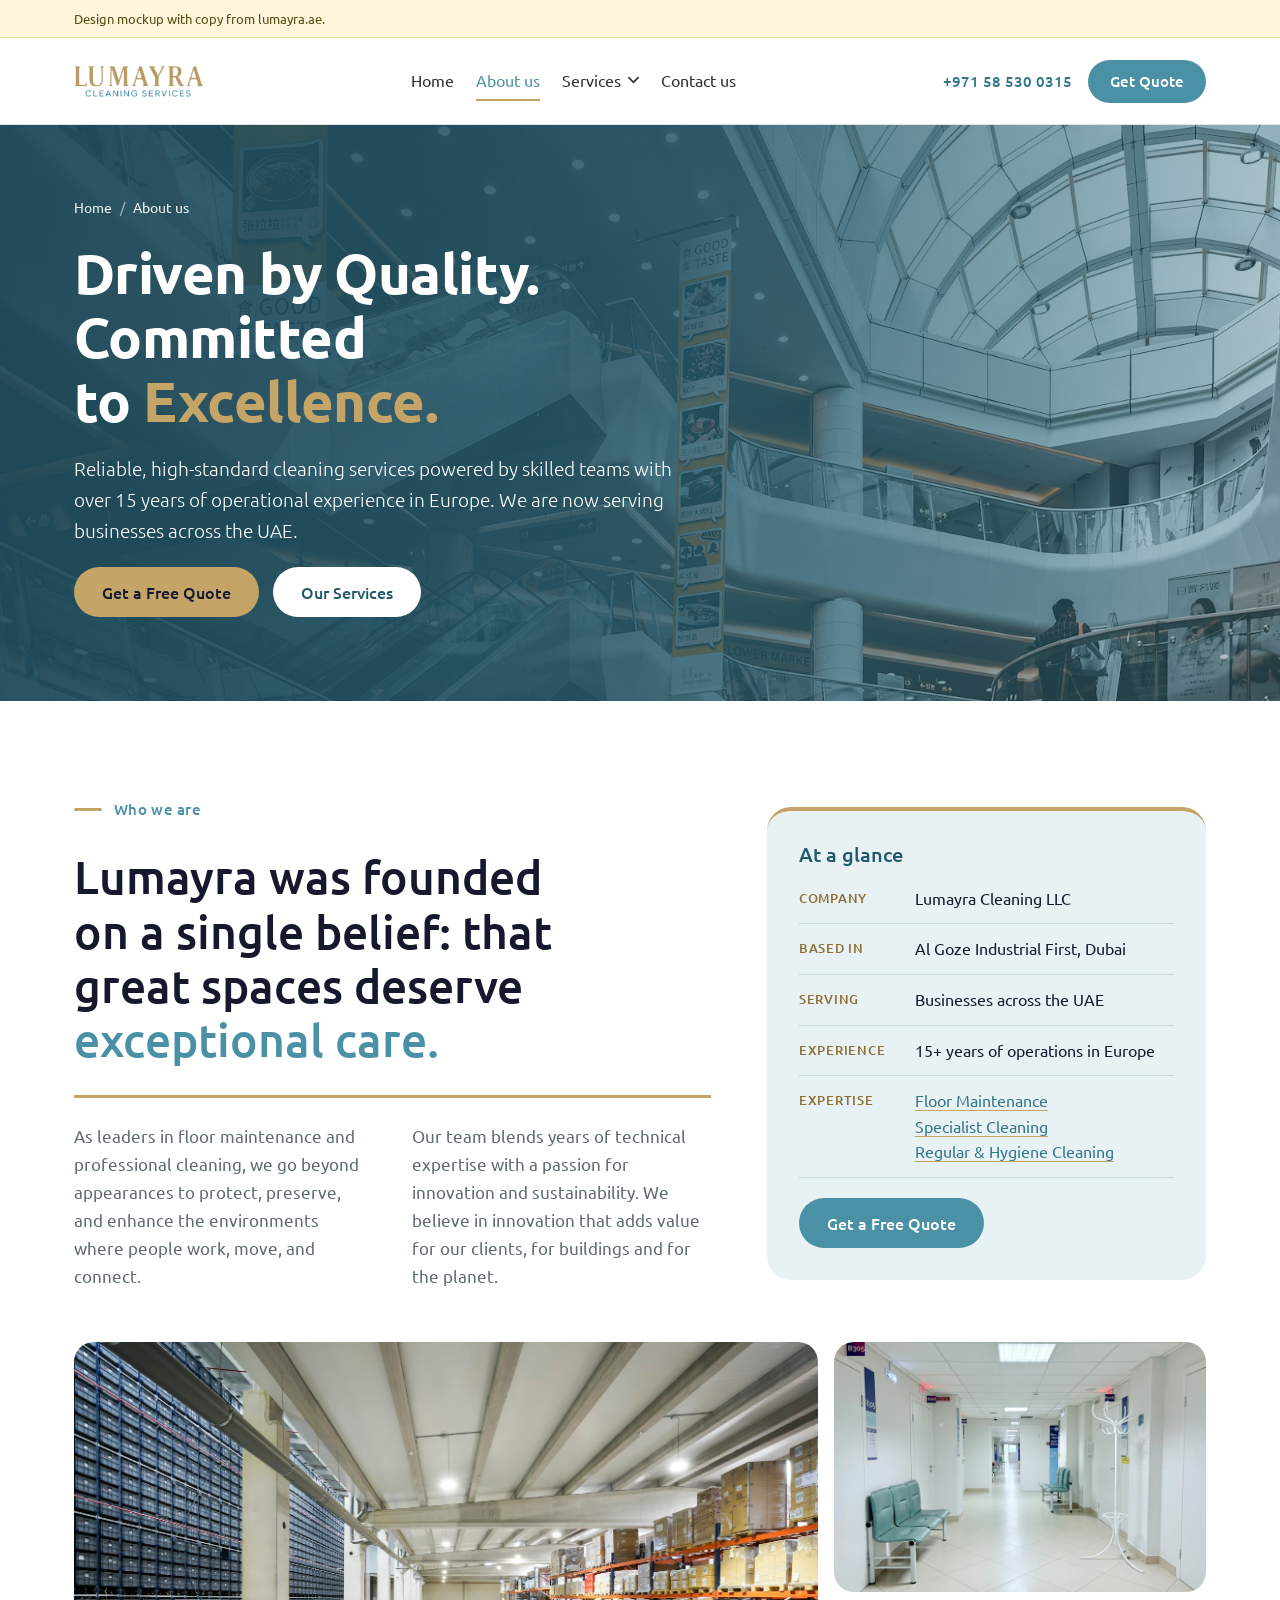
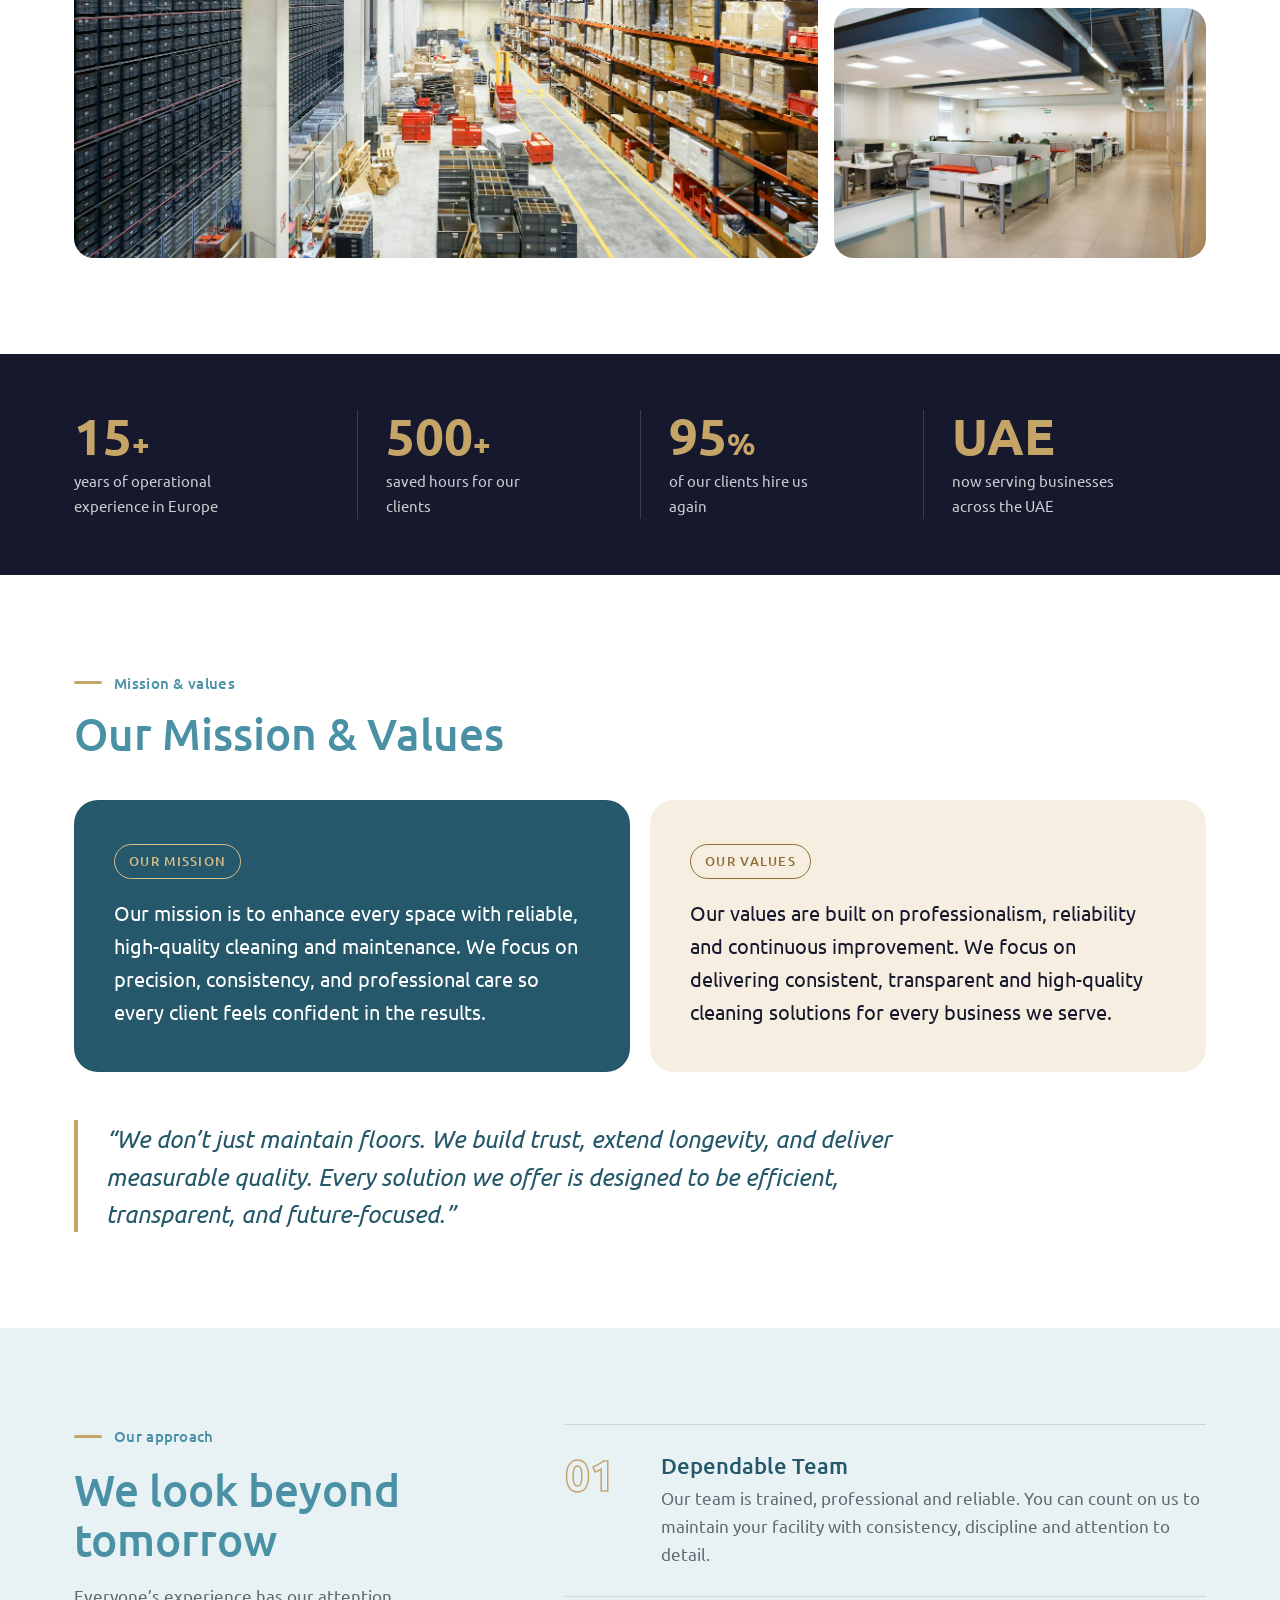
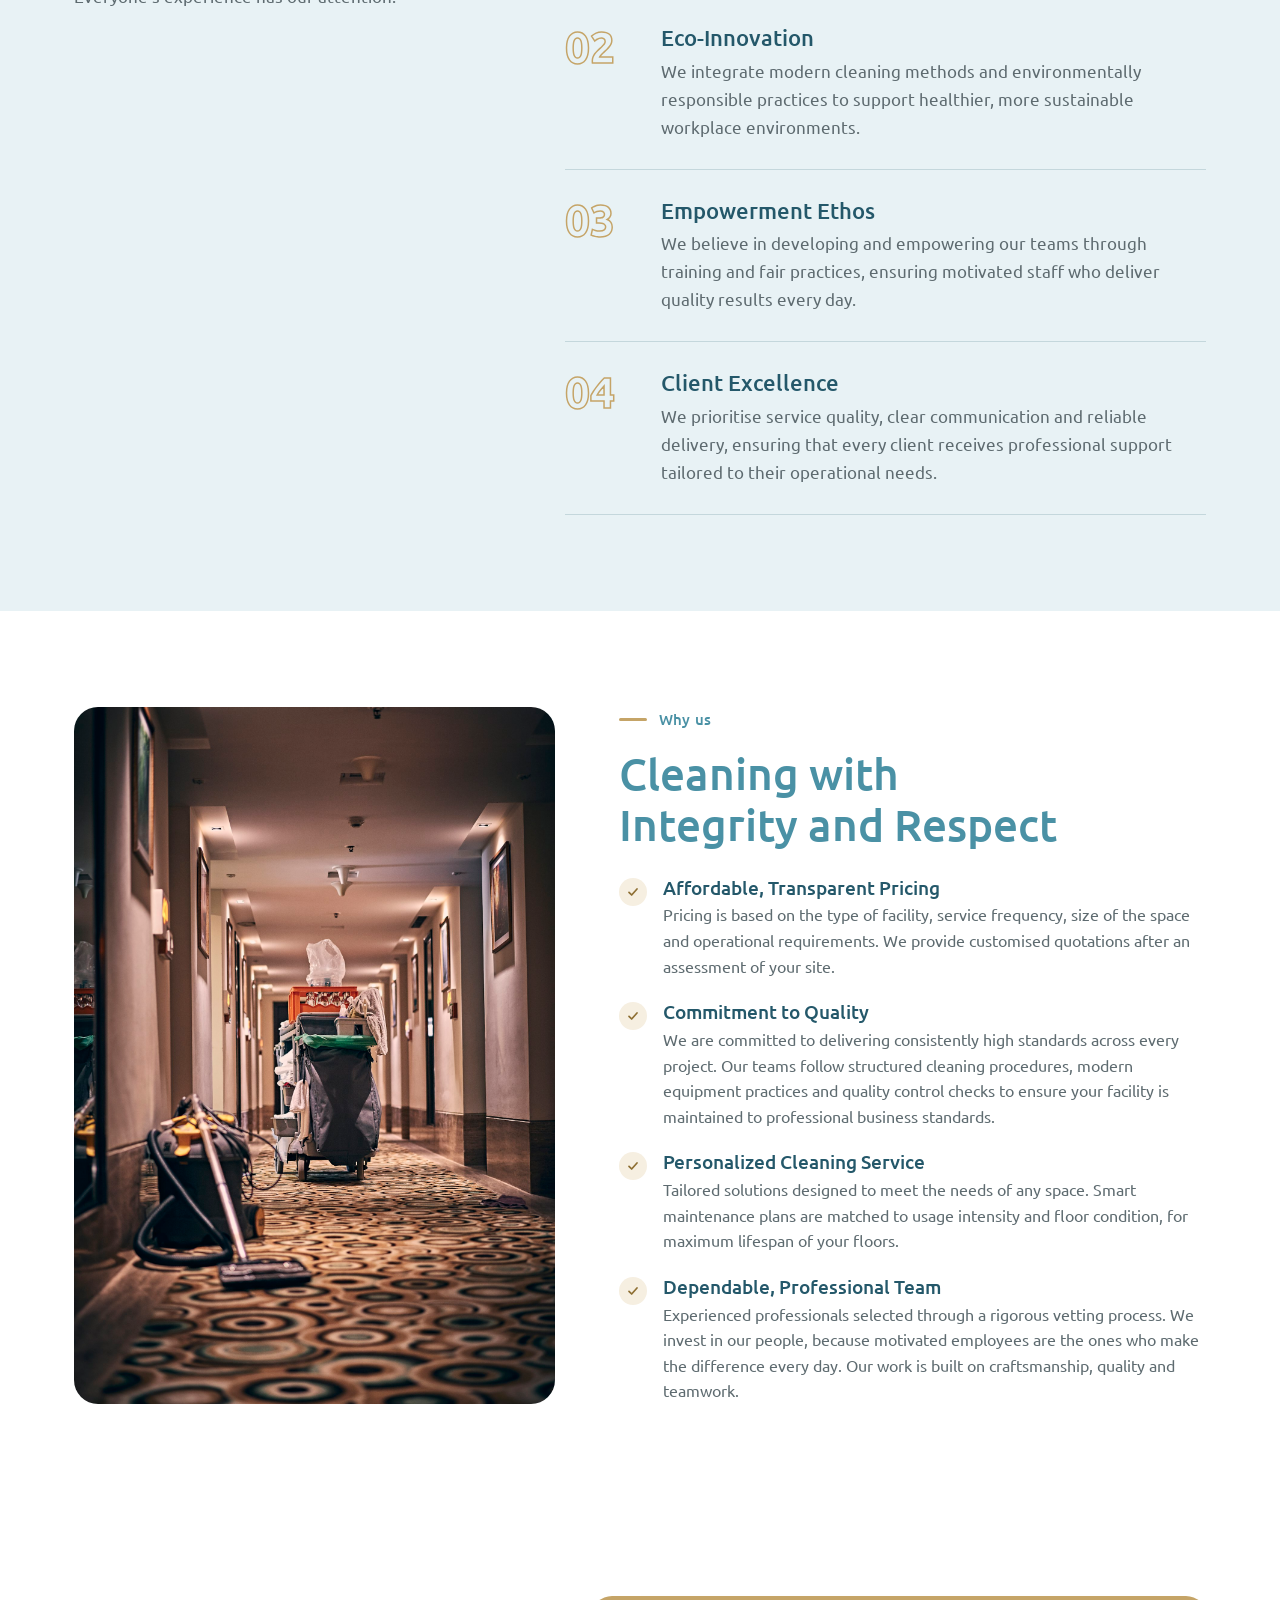
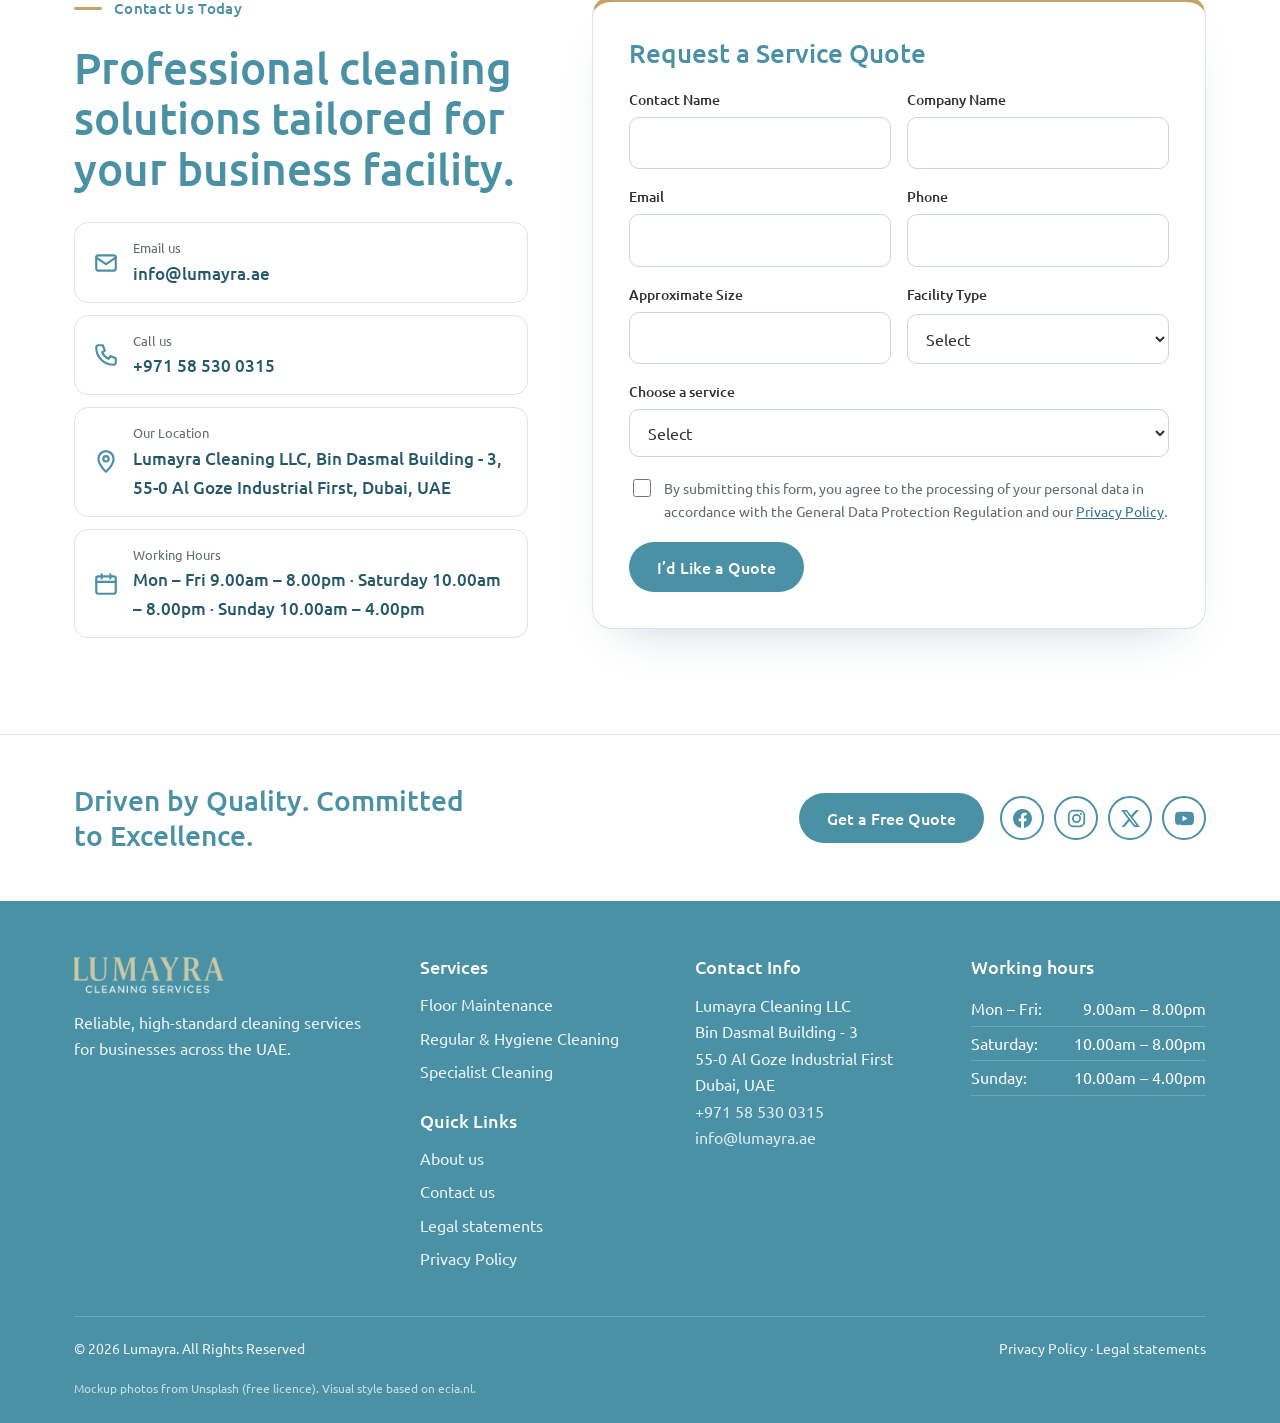
==== mockup/about.html @ 2bdca610 "Lumayra website mockup Static mockup with home, services, three service detail pages, about, contact" ====
<!doctype html>
<html lang="en">

<head>
  <meta charset="utf-8">
  <meta name="viewport" content="width=device-width, initial-scale=1">
  <title>About us | Lumayra Cleaning Services</title>
  <meta name="description" content="Lumayra was founded on a single belief: great spaces deserve exceptional care. Learn about our mission, values and team.">
  <link rel="preconnect" href="https://fonts.googleapis.com">
  <link rel="stylesheet"
    href="https://fonts.googleapis.com/css2?family=Ubuntu:ital,wght@0,300;0,400;0,500;0,700;1,400&display=swap">
  <link rel="stylesheet" href="assets/site.css">
</head>

<body>
  <div class="mock-note">
    <div class="wrap">Design mockup with copy from lumayra.ae.</div>
  </div>

  <header class="site-header">
    <div class="wrap">
      <a class="logo" href="index.html" aria-label="Lumayra home">
        <img src="images/logo-lumayra-header.png" alt="Lumayra Cleaning Services" width="155" height="54">
      </a>
      <nav class="nav" id="nav" aria-label="Main">
        <a href="index.html">Home</a>
        <a href="about.html" aria-current="page">About us</a>
        <div class="dd" id="ddServices">
          <button class="dd-toggle" type="button" aria-expanded="false" aria-controls="ddMenu">
            Services
            <svg viewBox="0 0 12 8" aria-hidden="true"><path d="M1 1.5l5 5 5-5" /></svg>
          </button>
          <div class="dd-menu" id="ddMenu">
            <a class="dd-item" href="service-floor-maintenance.html" style="--c: var(--gold)">
              <b>Floor Maintenance</b>
              <span>Stripping, polishing, sealing and deep machine cleaning</span>
            </a>
            <a class="dd-item" href="service-specialist-cleaning.html" style="--c: var(--teal)">
              <b>Specialist Cleaning</b>
              <span>Deep, post-construction, handover, façade and high-level work</span>
            </a>
            <a class="dd-item" href="service-regular-hygiene-cleaning.html" style="--c: var(--navy)">
              <b>Regular &amp; Hygiene Cleaning</b>
              <span>Office, commercial facility, sanitary and IT-safe cleaning</span>
            </a>
            <a class="dd-all" href="services.html">View all services →</a>
          </div>
        </div>
        <a href="contact.html">Contact us</a>
      </nav>
      <div class="header-cta">
        <a class="phone" href="tel:+971585300315">+971 58 530 0315</a>
        <a class="btn btn-teal" href="#get-quote">Get Quote</a>
        <button class="menu-btn" id="menuBtn" type="button" aria-expanded="false" aria-controls="nav">Menu</button>
      </div>
    </div>
  </header>
  <main id="top">
    <section class="page-hero">
      <img class="hero-bg" src="images/ind-retail.jpg" alt="">
      <div class="wrap">
        <nav class="crumbs" aria-label="Breadcrumb"><a href="index.html">Home</a> <span aria-hidden="true">/</span> <span aria-current="page">About us</span></nav>
        <h1>Driven by Quality. Committed to <em>Excellence.</em></h1>
        <p>Reliable, high-standard cleaning services powered by skilled teams with over 15 years of operational experience in Europe. We are now serving businesses across the UAE.</p>
        <div class="hero-actions">
          <a class="btn btn-gold" href="#get-quote">Get a Free Quote</a>
          <a class="btn btn-white" href="services.html">Our Services</a>
        </div>
      </div>
    </section>

    <section class="section ab-story" aria-labelledby="story-h">
      <div class="wrap">
        <div class="ab-story-top">
          <div class="ab-story-main">
            <span class="kicker">Who we are</span>
            <h2 class="ab-lede" id="story-h">Lumayra was founded on a single belief: that great spaces deserve <em>exceptional care.</em></h2>
            <div class="ab-story-cols">
              <p>As leaders in floor maintenance and professional cleaning, we go beyond appearances to protect, preserve,
                and enhance the environments where people work, move, and connect.</p>
              <p>Our team blends years of technical expertise with a passion for innovation and sustainability. We believe in
                innovation that adds value for our clients, for buildings and for the planet.</p>
            </div>
          </div>
          <aside class="ab-glance" aria-label="Lumayra at a glance">
            <h3>At a glance</h3>
            <dl>
              <div><dt>Company</dt><dd>Lumayra Cleaning LLC</dd></div>
              <div><dt>Based in</dt><dd>Al Goze Industrial First, Dubai</dd></div>
              <div><dt>Serving</dt><dd>Businesses across the UAE</dd></div>
              <div><dt>Experience</dt><dd>15+ years of operations in Europe</dd></div>
              <div><dt>Expertise</dt><dd><a href="service-floor-maintenance.html">Floor Maintenance</a><br><a href="service-specialist-cleaning.html">Specialist Cleaning</a><br><a href="service-regular-hygiene-cleaning.html">Regular &amp; Hygiene Cleaning</a></dd></div>
            </dl>
            <a class="btn btn-teal" href="#get-quote">Get a Free Quote</a>
          </aside>
        </div>
        <div class="ab-mosaic">
          <img src="images/ind-industrial.jpg" alt="Clean, well-organised warehouse floor">
          <img src="images/ind-healthcare.jpg" alt="Bright, spotless clinic corridor">
          <img src="images/ind-office.jpg" alt="Modern office interior">
        </div>
      </div>
    </section>

    <section class="ab-facts" aria-label="Lumayra in numbers">
      <div class="wrap">
        <div><b>15<small>+</small></b><span>years of operational experience in Europe</span></div>
        <div><b>500<small>+</small></b><span>saved hours for our clients</span></div>
        <div><b>95<small>%</small></b><span>of our clients hire us again</span></div>
        <div><b>UAE</b><span>now serving businesses across the UAE</span></div>
      </div>
    </section>

    <section class="section ab-mv" aria-labelledby="mv-h">
      <div class="wrap">
        <div class="sec-head">
          <span class="kicker">Mission &amp; values</span>
          <h2 class="h-lg" id="mv-h">Our Mission &amp; Values</h2>
        </div>
        <div class="ab-mv-grid">
          <article class="ab-panel is-mission">
            <span class="ab-panel-tag">Our mission</span>
            <p>Our mission is to enhance every space with reliable, high-quality cleaning and maintenance. We focus on
              precision, consistency, and professional care so every client feels confident in the results.</p>
          </article>
          <article class="ab-panel is-values">
            <span class="ab-panel-tag">Our values</span>
            <p>Our values are built on professionalism, reliability and continuous improvement. We focus on delivering
              consistent, transparent and high-quality cleaning solutions for every business we serve.</p>
          </article>
        </div>
        <blockquote class="ab-pull">
          “We don’t just maintain floors. We build trust, extend longevity, and deliver measurable quality. Every
          solution we offer is designed to be efficient, transparent, and future-focused.”
        </blockquote>
      </div>
    </section>

    <section class="section ab-principles" aria-labelledby="pr-h">
      <div class="wrap">
        <div class="ab-principles-head">
          <span class="kicker">Our approach</span>
          <h2 class="h-lg" id="pr-h">We look beyond tomorrow</h2>
          <p>Everyone’s experience has our attention.</p>
        </div>
        <ol class="ab-list">
          <li>
            <span class="ab-idx">01</span>
            <h3>Dependable Team</h3>
            <p>Our team is trained, professional and reliable. You can count on us to maintain your facility with consistency, discipline and attention to detail.</p>
          </li>
          <li>
            <span class="ab-idx">02</span>
            <h3>Eco-Innovation</h3>
            <p>We integrate modern cleaning methods and environmentally responsible practices to support healthier, more sustainable workplace environments.</p>
          </li>
          <li>
            <span class="ab-idx">03</span>
            <h3>Empowerment Ethos</h3>
            <p>We believe in developing and empowering our teams through training and fair practices, ensuring motivated staff who deliver quality results every day.</p>
          </li>
          <li>
            <span class="ab-idx">04</span>
            <h3>Client Excellence</h3>
            <p>We prioritise service quality, clear communication and reliable delivery, ensuring that every client receives professional support tailored to their operational needs.</p>
          </li>
        </ol>
      </div>
    </section>

    <section class="section ab-why" id="why-us" aria-labelledby="why-h">
      <div class="wrap">
        <figure class="ab-why-photo">
          <img src="images/ind-hotel.jpg" alt="Housekeeping trolley and vacuum in a hotel corridor">
        </figure>
        <div class="ab-why-copy">
          <span class="kicker">Why us</span>
          <h2 class="h-lg" id="why-h">Cleaning with Integrity and Respect</h2>
          <ul class="ab-checks">
            <li>
              <h3>Affordable, Transparent Pricing</h3>
              <p>Pricing is based on the type of facility, service frequency, size of the space and operational requirements. We provide customised quotations after an assessment of your site.</p>
            </li>
            <li>
              <h3>Commitment to Quality</h3>
              <p>We are committed to delivering consistently high standards across every project. Our teams follow structured cleaning procedures, modern equipment practices and quality control checks to ensure your facility is maintained to professional business standards.</p>
            </li>
            <li>
              <h3>Personalized Cleaning Service</h3>
              <p>Tailored solutions designed to meet the needs of any space. Smart maintenance plans are matched to usage intensity and floor condition, for maximum lifespan of your floors.</p>
            </li>
            <li>
              <h3>Dependable, Professional Team</h3>
              <p>Experienced professionals selected through a rigorous vetting process. We invest in our people, because motivated employees are the ones who make the difference every day. Our work is built on craftsmanship, quality and teamwork.</p>
            </li>
          </ul>
        </div>
      </div>
    </section>

    <section class="section quote" id="get-quote">
      <div class="wrap">
        <div class="quote-copy">
          <span class="kicker">Contact Us Today</span>
          <h2 class="h-lg">Professional cleaning solutions tailored for your business facility.</h2>
          <div class="contact-cards">
            <a href="mailto:info@lumayra.ae"><svg viewBox="0 0 24 24" aria-hidden="true">
                <rect x="3" y="5" width="18" height="14" rx="2" />
                <path d="M3 7l9 6 9-6" />
              </svg><span><small>Email us</small><b>info@lumayra.ae</b></span></a>
            <a href="tel:+971585300315"><svg viewBox="0 0 24 24" aria-hidden="true">
                <path d="M5 3h4l2 5-2.5 1.5a11 11 0 0 0 6 6L16 13l5 2v4a2 2 0 0 1-2 2A16 16 0 0 1 3 5a2 2 0 0 1 2-2" />
              </svg><span><small>Call us</small><b>+971 58 530 0315</b></span></a>
            <div><svg viewBox="0 0 24 24" aria-hidden="true">
                <path d="M12 21s-7-6.2-7-12a7 7 0 0 1 14 0c0 5.8-7 12-7 12z" />
                <circle cx="12" cy="9" r="2.5" />
              </svg><span><small>Our Location</small><b>Lumayra Cleaning LLC, Bin Dasmal Building - 3, 55-0 Al Goze
                  Industrial First, Dubai, UAE</b></span>
            </div>
            <div><svg viewBox="0 0 24 24" aria-hidden="true">
                <rect x="3" y="5" width="18" height="16" rx="2" />
                <path d="M3 10h18M8 3v4M16 3v4" />
              </svg><span><small>Working Hours</small><b>Mon – Fri 9.00am – 8.00pm · Saturday 10.00am – 8.00pm ·
                  Sunday 10.00am – 4.00pm</b></span>
            </div>
          </div>
        </div>

        <form class="card" id="quoteForm" novalidate>
          <h3>Request a Service Quote</h3>
          <div class="form-grid">
            <div class="field"><label for="f-name">Contact Name</label><input id="f-name" name="name"
                autocomplete="name" required></div>
            <div class="field"><label for="f-company">Company Name</label><input id="f-company" name="company"
                autocomplete="organization"></div>
            <div class="field"><label for="f-email">Email</label><input id="f-email" name="email" type="email"
                autocomplete="email" required></div>
            <div class="field"><label for="f-phone">Phone</label><input id="f-phone" name="phone" type="tel"
                autocomplete="tel"></div>
            <div class="field"><label for="f-size">Approximate Size</label><input id="f-size" name="size"></div>
            <div class="field"><label for="f-type">Facility Type</label>
              <select id="f-type" name="type">
                <option value="">Select</option>
                <option>Office</option>
                <option>Warehouse</option>
                <option>Retail</option>
                <option>Commercial building</option>
                <option>Industrial facility</option>
              </select>
            </div>
            <div class="field full"><label for="f-service">Choose a service</label>
              <select id="f-service" name="service">
                <option value="">Select</option>
                <option>Regular &amp; Hygiene</option>
                <option>Specialist Cleaning</option>
                <option>Floor Maintenance</option>
              </select>
            </div>
          </div>
          <label class="consent" for="f-consent"><input id="f-consent" name="consent" type="checkbox" required>
            <span>By submitting this form, you agree to the processing of your personal data in accordance with the
              General Data Protection Regulation and our <a href="privacy-policy.html">Privacy
                Policy</a>.</span></label>
          <div class="form-foot">
            <button class="btn btn-teal" type="submit">I’d Like a Quote</button>
            <span class="form-msg" id="formMsg" role="status" hidden>Mockup only: the form is not connected yet.</span>
          </div>
        </form>
      </div>
    </section>
  </main>

  <div class="foot-top">
    <div class="wrap">
      <p>Driven by Quality. Committed to Excellence.</p>
      <div class="foot-top-actions">
        <a class="btn btn-teal" href="#get-quote">Get a Free Quote</a>
        <div class="socials" aria-label="Follow us">
          <a href="https://www.facebook.com/" aria-label="Facebook"><svg viewBox="0 0 24 24" aria-hidden="true"><path d="M24 12.073c0-6.627-5.373-12-12-12s-12 5.373-12 12c0 5.99 4.388 10.954 10.125 11.854v-8.385H7.078v-3.47h3.047V9.43c0-3.007 1.792-4.669 4.533-4.669 1.312 0 2.686.235 2.686.235v2.953H15.83c-1.491 0-1.956.925-1.956 1.874v2.25h3.328l-.532 3.47h-2.796v8.385C19.612 23.027 24 18.062 24 12.073z" /></svg></a>
          <a href="https://www.instagram.com/" aria-label="Instagram"><svg viewBox="0 0 24 24" aria-hidden="true"><rect x="2.2" y="2.2" width="19.6" height="19.6" rx="5.6" fill="none" stroke="currentColor" stroke-width="2.2" /><circle cx="12" cy="12" r="4.6" fill="none" stroke="currentColor" stroke-width="2.2" /><circle cx="17.7" cy="6.3" r="1.4" /></svg></a>
          <a href="https://x.com/" aria-label="X (Twitter)"><svg viewBox="0 0 24 24" aria-hidden="true"><path d="M18.901 1.153h3.68l-8.04 9.19L24 22.846h-7.406l-5.8-7.584-6.638 7.584H.474l8.6-9.83L0 1.154h7.594l5.243 6.932ZM17.61 20.644h2.039L6.486 3.24H4.298Z" /></svg></a>
          <a href="https://www.youtube.com/" aria-label="YouTube"><svg viewBox="0 0 24 24" aria-hidden="true"><path d="M23.498 6.186a3.016 3.016 0 0 0-2.122-2.136C19.505 3.545 12 3.545 12 3.545s-7.505 0-9.377.505A3.017 3.017 0 0 0 .502 6.186C0 8.07 0 12 0 12s0 3.93.502 5.814a3.016 3.016 0 0 0 2.122 2.136c1.871.505 9.376.505 9.376.505s7.505 0 9.377-.505a3.015 3.015 0 0 0 2.122-2.136C24 15.93 24 12 24 12s0-3.93-.502-5.814zM9.545 15.568V8.432L15.818 12l-6.273 3.568z" /></svg></a>
        </div>
      </div>
    </div>
  </div>

  <footer class="site-footer">
    <div class="wrap">
      <div class="foot-grid">
        <div class="foot-about">
          <a class="logo" href="index.html"><img src="images/logo-lumayra-footer.png" alt="Lumayra Cleaning Services"
              width="184" height="64"></a>
          <p>Reliable, high-standard cleaning services for businesses across the UAE.</p>
        </div>
        <div>
          <h3>Services</h3>
          <ul>
            <li><a href="service-floor-maintenance.html">Floor Maintenance</a></li>
            <li><a href="service-regular-hygiene-cleaning.html">Regular &amp; Hygiene Cleaning</a></li>
            <li><a href="service-specialist-cleaning.html">Specialist Cleaning</a></li>
          </ul>
          <h3 style="margin-top:26px;">Quick Links</h3>
          <ul>
            <li><a href="about.html">About us</a></li>
            <li><a href="contact.html">Contact us</a></li>
            <li><a href="legal-statements.html">Legal statements</a></li>
            <li><a href="privacy-policy.html">Privacy Policy</a></li>
          </ul>
        </div>
        <div>
          <h3>Contact Info</h3>
          <address>Lumayra Cleaning LLC<br>Bin Dasmal Building - 3<br>55-0 Al Goze Industrial First<br>Dubai, UAE<br><a
              href="tel:+971585300315">+971 58 530 0315</a><br><a href="mailto:info@lumayra.ae">info@lumayra.ae</a>
          </address>
        </div>
        <div class="hours">
          <h3>Working hours</h3>
          <div><span>Mon – Fri:</span><span>9.00am – 8.00pm</span></div>
          <div><span>Saturday:</span><span>10.00am – 8.00pm</span></div>
          <div><span>Sunday:</span><span>10.00am – 4.00pm</span></div>
        </div>
      </div>
      <div class="foot-bottom">
        <span>© 2026 Lumayra. All Rights Reserved</span>
        <span><a href="privacy-policy.html">Privacy Policy</a> · <a
            href="legal-statements.html">Legal statements</a></span>
      </div>
      <p class="credits">Mockup photos from Unsplash (free licence). Visual style based on ecia.nl.</p>
    </div>
  </footer>

  <script src="assets/site.js"></script>
</body>

</html>
---- mockup/assets/site.css ----
:root {
  /* ECIA palette */
  --teal: #4A91A5;
  --teal-deep: #33768A;
  --teal-ink: #24586A;
  --teal-tint: #E8F2F5;
  /* Gold and navy taken from the Lumayra logo */
  --gold: #C5A467;
  --gold-deep: #8E6F33;
  --gold-light: #D8BE8A;
  --gold-tint: #F6EFE1;
  --navy: #16182D;
  --navy-tint: #E4E5EC;
  --ink: #313131;
  --muted: #5E6B70;
  --line: #DCE4E7;
  --paper: #FFFFFF;
  --font: "Ubuntu", Helvetica, Arial, sans-serif;
  --wrap: 1180px;
}

*,
*::before,
*::after {
  box-sizing: border-box;
}

html {
  scroll-behavior: smooth;
}

body {
  margin: 0;
  background: var(--paper);
  color: var(--ink);
  font-family: var(--font);
  font-size: 17px;
  line-height: 1.65;
  font-weight: 400;
}

img {
  display: block;
  max-width: 100%;
}

a {
  color: inherit;
}

h1,
h2,
h3 {
  margin: 0;
  font-weight: 500;
  line-height: 1.15;
  text-wrap: balance;
}

p {
  margin: 0;
}

ul {
  margin: 0;
  padding: 0;
  list-style: none;
}

:focus-visible {
  outline: 3px solid var(--gold-deep);
  outline-offset: 3px;
}

.wrap {
  max-width: var(--wrap);
  margin-inline: auto;
  padding-inline: 24px;
}

.section {
  padding-block: 96px;
}

/* Kicker + headings, ECIA style: light teal kicker, large weight-500 heading */
.kicker {
  font-size: 15px;
  font-weight: 500;
  letter-spacing: .02em;
  color: var(--teal);
  display: flex;
  align-items: center;
  gap: 12px;
}

.kicker::before {
  content: "";
  width: 28px;
  height: 3px;
  background: var(--gold);
  border-radius: 2px;
}

.h-xl {
  font-size: clamp(38px, 5.6vw, 68px);
  font-weight: 700;
  color: var(--teal);
  letter-spacing: -0.01em;
}

.h-lg {
  font-size: clamp(30px, 3.6vw, 44px);
  color: var(--teal);
}

.lead {
  font-size: 19px;
  color: var(--muted);
  max-width: 60ch;
  font-weight: 300;
}

.center {
  text-align: center;
  margin-inline: auto;
}

.center.kicker {
  justify-content: center;
}

/* Buttons: rounded, ECIA "lees meer" pill */
.btn {
  display: inline-flex;
  align-items: center;
  gap: 10px;
  font: 500 16px/1 var(--font);
  padding: 15px 26px;
  border-radius: 999px;
  border: 2px solid transparent;
  text-decoration: none;
  white-space: nowrap;
  cursor: pointer;
  transition: background .15s, color .15s, border-color .15s;
}

.btn-teal {
  background: var(--teal);
  color: #fff;
}

.btn-teal:hover {
  background: var(--teal-ink);
}

.btn-gold {
  background: var(--gold);
  color: var(--navy);
}

.btn-gold:hover {
  background: var(--gold-light);
}

.btn-white {
  background: #fff;
  color: var(--teal-ink);
}

.btn-white:hover {
  background: var(--gold-tint);
}

.btn-outline {
  border-color: currentColor;
  color: var(--teal-deep);
  background: transparent;
}

.btn-outline:hover {
  background: var(--teal);
  border-color: var(--teal);
  color: #fff;
}

.btn svg {
  width: 18px;
  height: 18px;
  flex: none;
}

/* Mockup banner */
.mock-note {
  background: #FFF6DC;
  color: #5B4A14;
  font-size: 13px;
  border-bottom: 1px solid #EBD99A;
}

.mock-note .wrap {
  padding-block: 8px;
}

/* Header */
.site-header {
  position: sticky;
  top: 0;
  z-index: 30;
  background: #fff;
  box-shadow: 0 1px 0 var(--line);
}

.site-header .wrap {
  display: flex;
  align-items: center;
  justify-content: space-between;
  gap: 24px;
  min-height: 86px;
}

.logo {
  display: flex;
  align-items: center;
  gap: 12px;
  text-decoration: none;
  position: relative;
}

.logo img {
  width: 130px;
  height: auto;
  flex: none;
}

.nav {
  display: flex;
  align-items: center;
  gap: 22px;
}

.nav a {
  white-space: nowrap;
}

.nav a {
  text-decoration: none;
  font-size: 15.5px;
  color: var(--ink);
  padding-block: 6px;
  border-bottom: 2px solid transparent;
}

.nav a:hover,
.nav a[aria-current] {
  color: var(--teal);
  border-bottom-color: var(--gold);
}

/* Services dropdown */
.dd {
  position: relative;
}

.dd-toggle {
  display: inline-flex;
  align-items: center;
  gap: 7px;
  background: none;
  border: 0;
  border-bottom: 2px solid transparent;
  padding: 6px 0;
  font: 400 15.5px var(--font);
  color: var(--ink);
  cursor: pointer;
}

.dd-toggle svg {
  width: 11px;
  height: 8px;
  fill: none;
  stroke: currentColor;
  stroke-width: 1.8;
  stroke-linecap: round;
  stroke-linejoin: round;
  transition: transform .2s;
}

.dd-toggle:hover,
.dd.open .dd-toggle {
  color: var(--teal);
  border-bottom-color: var(--gold);
}

.dd.open .dd-toggle svg {
  transform: rotate(180deg);
}

.dd-menu {
  position: absolute;
  top: calc(100% + 18px);
  left: 50%;
  width: 330px;
  display: grid;
  gap: 4px;
  padding: 12px;
  background: #fff;
  border: 1px solid var(--line);
  border-top: 4px solid var(--gold);
  border-radius: 18px;
  box-shadow: 0 24px 48px -24px rgba(36, 88, 106, .4);
  opacity: 0;
  visibility: hidden;
  transform: translate(-50%, 8px);
  transition: opacity .18s, transform .18s, visibility .18s;
}

/* Invisible bridge so the menu stays open while the pointer crosses the gap */
.dd-menu::before {
  content: "";
  position: absolute;
  left: 0;
  right: 0;
  top: -24px;
  height: 24px;
}

.dd.open .dd-menu {
  opacity: 1;
  visibility: visible;
  transform: translate(-50%, 0);
}

.nav .dd-item {
  display: grid;
  gap: 2px;
  padding: 12px 14px 12px 32px;
  border: 0;
  border-radius: 12px;
  position: relative;
  white-space: normal;
}

.dd-item::before {
  content: "";
  position: absolute;
  left: 14px;
  top: 19px;
  width: 9px;
  height: 9px;
  border-radius: 50%;
  background: var(--c);
}

.dd-item b {
  font-weight: 500;
  color: var(--teal-ink);
  font-size: 15.5px;
}

.dd-item span {
  font-size: 13.5px;
  color: var(--muted);
  line-height: 1.4;
}

.nav .dd-item:hover {
  background: var(--teal-tint);
}

.nav .dd-all {
  border: 0;
  border-top: 1px solid var(--line);
  margin-top: 4px;
  padding: 12px 14px 4px;
  font-size: 14px;
  font-weight: 500;
  color: var(--teal-deep);
}

.header-cta {
  display: flex;
  align-items: center;
  gap: 16px;
}

.phone {
  text-decoration: none;
  font-weight: 500;
  color: var(--teal-deep);
  font-size: 15px;
  white-space: nowrap;
}

.header-cta .btn {
  padding: 12px 20px;
  font-size: 15px;
}

.menu-btn {
  display: none;
  background: none;
  border: 2px solid var(--teal);
  color: var(--teal-deep);
  border-radius: 999px;
  padding: 8px 16px;
  font: 500 14px var(--font);
  cursor: pointer;
}

/* Hero: full-bleed photo with a teal wash behind white text */
.hero {
  position: relative;
  min-height: min(78vh, 680px);
  display: grid;
  align-items: end;
  color: #fff;
  overflow: hidden;
  background: var(--teal-ink);
}

.hero-bg {
  position: absolute;
  inset: 0;
  width: 100%;
  height: 100%;
  object-fit: cover;
}

.hero::before {
  content: "";
  position: absolute;
  inset: 0;
  z-index: 1;
  background: linear-gradient(100deg, rgba(30, 74, 90, .95) 0%, rgba(36, 88, 106, .86) 48%, rgba(51, 118, 138, .25) 85%);
}

.hero .wrap {
  position: relative;
  z-index: 2;
  width: 100%;
  padding-block: 120px 88px;
  display: grid;
  gap: 26px;
}

.hero h1 {
  font-size: clamp(36px, 5vw, 62px);
  font-weight: 700;
  max-width: 18ch;
  letter-spacing: -0.01em;
}

.hero h1 em {
  font-style: normal;
  color: var(--gold);
}

.hero p {
  font-size: 19px;
  max-width: 54ch;
  font-weight: 300;
  opacity: .95;
}

.hero-actions {
  display: flex;
  flex-wrap: wrap;
  gap: 14px;
}

.hero-tags {
  display: flex;
  flex-wrap: wrap;
  gap: 10px;
}

.hero-tags li {
  font-size: 14px;
  padding: 6px 14px;
  border: 1.5px solid rgba(255, 255, 255, .55);
  border-radius: 999px;
}




/* Photo frame: rounded image on a soft offset colour block */
.photo {
  position: relative;
  margin: 0;
  padding: 0 22px 22px 0;
  max-width: 540px;
  margin-inline: auto;
  width: 100%;
}

.photo::before {
  content: "";
  position: absolute;
  left: 22px;
  top: 22px;
  right: 0;
  bottom: 0;
  border-radius: 28px;
  background: var(--tint, var(--gold-tint));
}

.photo img {
  position: relative;
  width: 100%;
  aspect-ratio: 4 / 3;
  object-fit: cover;
  border-radius: 28px;
}

.photo .badge {
  position: absolute;
  left: -14px;
  bottom: 44px;
  background: #fff;
  border-radius: 16px;
  padding: 14px 18px;
  box-shadow: 0 18px 36px -18px rgba(36, 88, 106, .45);
  display: grid;
  line-height: 1.2;
}

.photo .badge b {
  font-size: 28px;
  color: var(--teal);
  font-weight: 700;
}

.photo .badge span {
  font-size: 13px;
  color: var(--muted);
}

/* Intro: "the essential link" */
.intro .wrap {
  display: grid;
  grid-template-columns: minmax(0, 1fr) minmax(0, 1fr);
  gap: 64px;
  align-items: center;
}

.intro-copy {
  display: grid;
  gap: 22px;
}

.intro-copy p {
  color: var(--muted);
  max-width: 54ch;
}

.intro-copy p strong {
  color: var(--ink);
  font-weight: 500;
}

/* Statement + mission quote */
.statement {
  background: var(--teal-tint);
  text-align: center;
}

.statement .wrap {
  display: grid;
  gap: 34px;
  justify-items: center;
}

.statement blockquote {
  margin: 0;
  max-width: 60ch;
  font-size: clamp(19px, 2vw, 23px);
  font-weight: 300;
  font-style: italic;
  color: var(--teal-ink);
  line-height: 1.6;
}

.statement cite {
  display: block;
  margin-top: 18px;
  font-style: normal;
  font-size: 15px;
  font-weight: 500;
  color: var(--teal);
}

/* Three service cards */
.pillars {
  display: grid;
  grid-template-columns: repeat(3, minmax(0, 1fr));
  gap: 28px;
  margin-top: 56px;
}

.pillar {
  display: grid;
  grid-template-rows: auto 1fr;
  background: #fff;
  border: 1.5px solid var(--line);
  border-radius: 24px;
  overflow: hidden;
  transition: box-shadow .2s, transform .2s;
}

.pillar:hover {
  box-shadow: 0 24px 48px -30px rgba(36, 88, 106, .45);
  transform: translateY(-3px);
}

.pillar[data-c="gold"] {
  --c: var(--gold);
  --tint: var(--gold-tint);
}

.pillar[data-c="teal"] {
  --c: var(--teal);
  --tint: var(--teal-tint);
}

.pillar[data-c="navy"] {
  --c: var(--navy);
  --tint: var(--navy-tint);
}

.pillar img {
  width: 100%;
  aspect-ratio: 16 / 10;
  object-fit: cover;
  border-bottom: 5px solid var(--c);
}

.pillar-body {
  display: grid;
  gap: 14px;
  align-content: start;
  padding: 26px 26px 28px;
}

.pillar-tag {
  justify-self: start;
  font-size: 13px;
  font-weight: 500;
  color: var(--teal-ink);
  background: var(--tint);
  padding: 4px 12px;
  border-radius: 999px;
}

.pillar h3 {
  font-size: 25px;
  color: var(--teal);
}

.pillar p {
  color: var(--muted);
  font-size: 16px;
}

.pillar ul {
  display: grid;
  gap: 7px;
  font-size: 15px;
  padding-top: 2px;
}

.pillar li {
  position: relative;
  padding-left: 22px;
}

.pillar li::before {
  content: "";
  position: absolute;
  left: 0;
  top: .55em;
  width: 9px;
  height: 9px;
  border-radius: 50%;
  background: var(--c);
}

.pillar .btn {
  margin-top: 8px;
  justify-self: start;
}

/* Process: Free Quote, Book, Clean, joined by a connector line */
.process {
  background: var(--teal);
  color: #fff;
}

.process .kicker {
  color: #fff;
}

.process .h-lg {
  color: #fff;
}

.steps {
  display: grid;
  grid-template-columns: repeat(3, minmax(0, 1fr));
  gap: 32px;
  margin-top: 56px;
  position: relative;
}

.steps::before {
  content: "";
  position: absolute;
  top: 38px;
  left: 16%;
  right: 16%;
  height: 2px;
  background: rgba(255, 255, 255, .45);
}

.step {
  display: grid;
  justify-items: center;
  text-align: center;
  gap: 14px;
  position: relative;
}

.step-num {
  width: 76px;
  height: 76px;
  border-radius: 50%;
  display: grid;
  place-items: center;
  font-size: 26px;
  font-weight: 700;
  color: var(--navy);
  background: var(--gold);
  box-shadow: 0 0 0 8px rgba(255, 255, 255, .14);
}

.step h3 {
  font-size: 24px;
}

.step p {
  max-width: 30ch;
  opacity: .92;
  font-weight: 300;
}

/* About + stats */
.about .wrap {
  display: grid;
  grid-template-columns: minmax(0, 1fr) minmax(0, 1fr);
  gap: 64px;
  align-items: center;
}

.about-copy {
  display: grid;
  gap: 20px;
}

.about-copy p {
  color: var(--muted);
}

.stats {
  display: grid;
  grid-template-columns: repeat(3, minmax(0, 1fr));
  gap: 0;
  border-top: 1px solid var(--line);
  padding-top: 26px;
  margin-top: 8px;
}

.stats div {
  display: grid;
  gap: 4px;
  padding-right: 16px;
}

.stats b {
  font-size: clamp(36px, 4vw, 48px);
  font-weight: 700;
  color: var(--teal);
  line-height: 1;
  font-variant-numeric: tabular-nums;
}

.stats b small {
  font-size: .6em;
  color: var(--gold);
  font-weight: 700;
}

.stats span {
  font-size: 14.5px;
  color: var(--muted);
}

/* Why choose us: line icon cards */
.values {
  border-top: 1px solid var(--line);
}

.value-row {
  display: grid;
  grid-template-columns: repeat(4, minmax(0, 1fr));
  gap: 32px;
  margin-top: 56px;
}

.value {
  display: grid;
  justify-items: center;
  text-align: center;
  gap: 0;
  padding: 34px 22px;
  border-radius: 24px;
  background: var(--teal-tint);
}

.value svg {
  width: 76px;
  height: 76px;
  stroke: var(--teal);
  fill: none;
  stroke-width: 2.2;
  stroke-linecap: round;
  stroke-linejoin: round;
}

.value .bar {
  width: 36px;
  height: 3px;
  border-radius: 2px;
  background: var(--gold);
  margin: 18px auto 14px;
}

.value h3 {
  font-size: 21px;
  color: var(--teal);
}

.value p {
  font-size: 15.5px;
  color: var(--muted);
  max-width: 26ch;
  margin-top: 8px;
}

/* FAQ */
.faq {
  background: var(--teal-tint);
}

.faq .wrap {
  display: grid;
  grid-template-columns: minmax(0, .8fr) minmax(0, 1.2fr);
  gap: 64px;
  align-items: start;
}

.faq-side {
  display: grid;
  gap: 20px;
}

.guarantee {
  display: flex;
  gap: 16px;
  align-items: center;
  background: #fff;
  border-radius: 16px;
  padding: 20px 22px;
}

.guarantee svg {
  width: 54px;
  height: 54px;
  flex: none;
  stroke: var(--gold);
  fill: none;
  stroke-width: 2.4;
  stroke-linecap: round;
  stroke-linejoin: round;
}

.guarantee b {
  display: block;
  font-weight: 500;
  color: var(--teal-ink);
  font-size: 18px;
}

.guarantee span {
  font-size: 15px;
  color: var(--muted);
}

details {
  background: #fff;
  border-radius: 14px;
  margin-bottom: 12px;
}

summary {
  list-style: none;
  cursor: pointer;
  padding: 20px 56px 20px 24px;
  font-weight: 500;
  font-size: 18px;
  color: var(--teal-ink);
  position: relative;
}

summary::-webkit-details-marker {
  display: none;
}

summary::after {
  content: "+";
  position: absolute;
  right: 22px;
  top: 50%;
  transform: translateY(-50%);
  width: 28px;
  height: 28px;
  border-radius: 50%;
  background: var(--gold-tint);
  color: var(--teal-ink);
  display: grid;
  place-items: center;
  font-size: 20px;
  line-height: 1;
}

details[open] summary::after {
  content: "−";
  background: var(--gold);
}

details p {
  padding: 0 24px 22px;
  color: var(--muted);
  font-size: 16px;
}

/* Quote form */
.quote .wrap {
  display: grid;
  grid-template-columns: minmax(0, .85fr) minmax(0, 1.15fr);
  gap: 64px;
  align-items: start;
}

.quote-copy {
  display: grid;
  gap: 22px;
}

.quote-copy p {
  color: var(--muted);
}

.contact-cards {
  display: grid;
  gap: 12px;
  margin-top: 6px;
}

.contact-cards a,
.contact-cards div {
  display: flex;
  gap: 14px;
  align-items: center;
  text-decoration: none;
  padding: 14px 18px;
  border: 1.5px solid var(--line);
  border-radius: 14px;
}

.contact-cards a:hover {
  border-color: var(--teal);
}

.contact-cards svg {
  width: 26px;
  height: 26px;
  flex: none;
  stroke: var(--teal);
  fill: none;
  stroke-width: 2;
  stroke-linecap: round;
  stroke-linejoin: round;
}

.contact-cards small {
  display: block;
  font-size: 13px;
  color: var(--muted);
}

.contact-cards b {
  font-weight: 500;
  color: var(--teal-ink);
}

form.card {
  background: #fff;
  border: 1.5px solid var(--line);
  border-top: 6px solid var(--gold);
  border-radius: 20px;
  padding: 36px;
  display: grid;
  gap: 20px;
  box-shadow: 0 24px 48px -32px rgba(36, 88, 106, .35);
}

form.card h3 {
  font-size: 26px;
  color: var(--teal);
}

.form-grid {
  display: grid;
  grid-template-columns: repeat(2, minmax(0, 1fr));
  gap: 16px;
}

.field {
  display: grid;
  gap: 6px;
}

.field.full {
  grid-column: 1 / -1;
}

label {
  font-size: 14px;
  font-weight: 500;
}

input,
select,
textarea {
  font: inherit;
  font-size: 16px;
  color: var(--ink);
  background: #fff;
  border: 1.5px solid #C9D5DA;
  border-radius: 10px;
  padding: 12px 14px;
  width: 100%;
}

input:focus,
select:focus,
textarea:focus {
  border-color: var(--teal);
  outline: none;
  box-shadow: 0 0 0 3px rgba(74, 145, 165, .2);
}

textarea {
  resize: vertical;
  min-height: 92px;
}

.consent {
  display: flex;
  gap: 10px;
  align-items: flex-start;
  font-size: 13.5px;
  color: var(--muted);
  font-weight: 400;
}

.consent input {
  width: 18px;
  height: 18px;
  margin-top: 2px;
  flex: none;
  accent-color: var(--teal);
}

.form-foot {
  display: flex;
  flex-wrap: wrap;
  gap: 14px;
  align-items: center;
}

.form-msg {
  font-size: 14.5px;
  color: var(--teal-deep);
  font-weight: 500;
}

/* Footer: ECIA white band + teal band */
.foot-top {
  padding-block: 48px;
  border-top: 1px solid var(--line);
}

.foot-top .wrap {
  display: flex;
  flex-wrap: wrap;
  align-items: center;
  justify-content: space-between;
  gap: 24px;
}

.foot-top p {
  font-size: clamp(22px, 2.4vw, 28px);
  color: var(--teal);
  font-weight: 500;
  max-width: 26ch;
  line-height: 1.25;
}

.socials {
  display: flex;
  gap: 10px;
}

.socials a {
  width: 44px;
  height: 44px;
  display: grid;
  place-items: center;
  border-radius: 50%;
  border: 2px solid var(--teal);
  color: var(--teal);
  text-decoration: none;
}

.socials svg {
  width: 19px;
  height: 19px;
  fill: currentColor;
}

.socials a:hover {
  background: var(--teal);
  color: #fff;
}

.site-footer {
  background: var(--teal);
  color: #fff;
  font-size: 15.5px;
}

.foot-grid {
  display: grid;
  grid-template-columns: 1.3fr 1fr 1fr 1fr;
  gap: 40px;
  padding-block: 56px 44px;
}

.foot-grid h3 {
  font-size: 18px;
  font-weight: 500;
  margin-bottom: 14px;
  color: #fff;
}

.foot-grid ul {
  display: grid;
  gap: 8px;
}

.foot-grid a {
  text-decoration: none;
  opacity: .9;
}

.foot-grid a:hover {
  opacity: 1;
  text-decoration: underline;
  text-decoration-color: var(--gold);
  text-underline-offset: 4px;
}

.foot-grid address {
  font-style: normal;
  line-height: 1.7;
  opacity: .92;
}

.foot-about {
  display: grid;
  gap: 16px;
  align-content: start;
}

.foot-about .logo img {
  width: 150px;
}

.foot-about p {
  opacity: .9;
  max-width: 34ch;
}

.hours div {
  display: flex;
  justify-content: space-between;
  gap: 12px;
  padding-block: 4px;
  border-bottom: 1px solid rgba(255, 255, 255, .18);
  font-variant-numeric: tabular-nums;
}

.foot-bottom {
  border-top: 1px solid rgba(255, 255, 255, .22);
  padding-block: 20px;
  display: flex;
  flex-wrap: wrap;
  gap: 8px 24px;
  justify-content: space-between;
  font-size: 13.5px;
  opacity: .9;
}

.credits {
  font-size: 12px;
  opacity: .7;
  padding-bottom: 24px;
}

@media (max-width: 1180px) {
  .phone {
    display: none;
  }
}

@media (max-width: 1020px) {
  .nav {
    display: none;
    position: absolute;
    left: 0;
    right: 0;
    top: 100%;
    background: #fff;
    flex-direction: column;
    align-items: stretch;
    gap: 0;
    padding: 8px 24px 20px;
    box-shadow: 0 12px 24px -12px rgba(0, 0, 0, .18);
  }

  .nav.open {
    display: flex;
  }

  .nav a {
    padding-block: 12px;
    border-bottom: 1px solid var(--line);
  }

  /* Dropdown becomes an inline accordion inside the mobile menu */
  .dd-toggle {
    width: 100%;
    justify-content: space-between;
    padding-block: 12px;
    border-bottom: 1px solid var(--line);
  }

  .dd.open .dd-toggle {
    border-bottom-color: var(--line);
  }

  .dd-menu {
    position: static;
    width: auto;
    display: none;
    padding: 6px 0 8px;
    border: 0;
    border-radius: 0;
    box-shadow: none;
    opacity: 1;
    visibility: visible;
    transform: none;
    transition: none;
    border-bottom: 1px solid var(--line);
  }

  .dd-menu::before {
    display: none;
  }

  .dd.open .dd-menu {
    display: grid;
    transform: none;
  }

  .nav .dd-all {
    border-top: 0;
    padding-bottom: 8px;
  }

  .menu-btn {
    display: inline-block;
  }

  .phone {
    display: none;
  }

  .intro .wrap,
  .about .wrap,
  .faq .wrap,
  .quote .wrap {
    grid-template-columns: 1fr;
    gap: 44px;
  }

  .pillars {
    grid-template-columns: 1fr;
    gap: 56px;
    max-width: 520px;
    margin-inline: auto;
  }

  .value-row {
    grid-template-columns: repeat(2, minmax(0, 1fr));
    row-gap: 48px;
  }

  .foot-grid {
    grid-template-columns: repeat(2, minmax(0, 1fr));
  }

  .section {
    padding-block: 72px;
  }
}

@media (max-width: 640px) {
  .wrap {
    padding-inline: 16px;
  }

  .header-cta .btn {
    display: none;
  }

  .site-header .wrap {
    min-height: 72px;
  }

  .logo img {
    width: 112px;
  }

  .hero .wrap {
    padding-block: 96px 56px;
  }

  .steps {
    grid-template-columns: 1fr;
    gap: 40px;
  }

  .steps::before {
    top: 0;
    bottom: 0;
    left: 50%;
    right: auto;
    width: 2px;
    height: auto;
  }

  .step {
    background: var(--teal);
    padding-block: 6px;
  }

  .stats {
    grid-template-columns: 1fr;
    gap: 18px;
  }

  .value-row {
    grid-template-columns: 1fr;
  }

  .form-grid,
  .foot-grid {
    grid-template-columns: 1fr;
  }

  .photo {
    padding: 0 14px 14px 0;
  }

  .photo::before {
    left: 14px;
    top: 14px;
  }

  .photo .badge {
    left: 12px;
    bottom: 30px;
  }

  form.card {
    padding: 24px 20px;
  }
}

@media (prefers-reduced-motion: reduce) {
  html {
    scroll-behavior: auto;
  }

  .btn {
    transition: none;
  }
}
.pillar li a { text-decoration: none; }
.pillar li a:hover { color: var(--teal); text-decoration: underline; text-decoration-color: var(--gold); text-underline-offset: 3px; }
.faq .lead a { color: var(--teal-deep); font-weight: 500; white-space: nowrap; }
.consent a { color: var(--teal-deep); }
.foot-top-actions { display: flex; flex-wrap: wrap; align-items: center; gap: 16px; }
.foot-bottom a { text-decoration: none; }
.foot-bottom a:hover { text-decoration: underline; }

/* ---------- Inner pages ---------- */
html {
  scroll-padding-top: 104px;
}

.page-hero {
  position: relative;
  color: #fff;
  background: var(--teal-ink);
  overflow: hidden;
}

.page-hero .hero-bg {
  position: absolute;
  inset: 0;
  width: 100%;
  height: 100%;
  object-fit: cover;
}

.page-hero::before {
  content: "";
  position: absolute;
  inset: 0;
  z-index: 1;
  background: linear-gradient(100deg, rgba(30, 74, 90, .95) 0%, rgba(36, 88, 106, .86) 50%, rgba(51, 118, 138, .35) 100%);
}

.page-hero .wrap {
  position: relative;
  z-index: 2;
  display: grid;
  gap: 20px;
  padding-block: 72px 84px;
}

.crumbs {
  display: flex;
  flex-wrap: wrap;
  gap: 8px;
  font-size: 14px;
  opacity: .92;
}

.crumbs a {
  color: #fff;
  text-decoration: none;
}

.crumbs a:hover {
  text-decoration: underline;
  text-decoration-color: var(--gold);
  text-underline-offset: 4px;
}

.crumbs span[aria-hidden] {
  opacity: .6;
}

.page-hero h1 {
  font-size: clamp(34px, 4.6vw, 56px);
  font-weight: 700;
  max-width: 18ch;
  letter-spacing: -0.01em;
}

.page-hero h1 em {
  font-style: normal;
  color: var(--gold);
}

.page-hero p {
  font-size: 19px;
  max-width: 56ch;
  font-weight: 300;
}

.sec-head {
  display: grid;
  gap: 14px;
  max-width: 760px;
  margin-bottom: 40px;
}

.sec-head p {
  color: var(--muted);
}

.list-sec {
  background: var(--teal-tint);
}

/* Balanced grid: column count is set per page (--cols), and an incomplete
   last row is centred so the layout stays symmetrical */
.svc-items {
  --cols: 3;
  --gap: 20px;
  display: flex;
  flex-wrap: wrap;
  justify-content: center;
  gap: var(--gap);
}

.svc-items > .svc-item {
  flex: 0 0 calc((100% - (var(--cols) - 1) * var(--gap)) / var(--cols));
  min-width: 0;
}

/* Two-column layout uses wide horizontal cards: number on the left */
.svc-items.is-wide .svc-item {
  grid-template-columns: 52px minmax(0, 1fr);
  column-gap: 18px;
  align-items: start;
}

.svc-items.is-wide .svc-item .num {
  grid-row: span 3;
  width: 52px;
  height: 52px;
  border-radius: 50%;
  display: grid;
  place-items: center;
  font-size: 15px;
  letter-spacing: 0;
  color: var(--navy);
  background: var(--gold-tint);
}

@media (max-width: 1020px) {
  .svc-items {
    --cols: 2 !important;
  }
}

@media (max-width: 640px) {
  .svc-items {
    --cols: 1 !important;
  }

  .svc-items.is-wide .svc-item {
    grid-template-columns: 1fr;
  }

  .svc-items.is-wide .svc-item .num {
    grid-row: auto;
    width: 44px;
    height: 44px;
  }
}

.svc-item {
  display: grid;
  gap: 10px;
  align-content: start;
  background: #fff;
  border: 1.5px solid var(--line);
  border-top: 4px solid var(--c, var(--gold));
  border-radius: 20px;
  padding: 24px;
  scroll-margin-top: 110px;
  transition: box-shadow .3s;
}

.svc-item .num {
  font-size: 13px;
  font-weight: 500;
  letter-spacing: .08em;
  color: var(--gold-deep);
}

.svc-item h3 {
  font-size: 20px;
  color: var(--teal-ink);
}

.svc-item p {
  color: var(--muted);
  font-size: 15.5px;
}

.svc-item .covers {
  font-size: 13px;
  line-height: 1.5;
  color: var(--teal-ink);
  background: var(--teal-tint);
  border-radius: 10px;
  padding: 8px 12px;
}

.svc-item:target {
  box-shadow: 0 0 0 3px var(--gold), 0 24px 48px -28px rgba(36, 88, 106, .5);
}

.after-note {
  margin-top: 32px;
  color: var(--muted);
  max-width: 70ch;
}

.approach .wrap {
  display: grid;
  grid-template-columns: minmax(0, 1fr) minmax(0, 1fr);
  gap: 64px;
  align-items: center;
}

.approach-copy {
  display: grid;
  gap: 18px;
}

.approach-copy p {
  color: var(--muted);
}

.approach-actions {
  display: flex;
  flex-wrap: wrap;
  gap: 12px;
  padding-top: 6px;
}

.related {
  border-top: 1px solid var(--line);
}

.related .pillars {
  grid-template-columns: repeat(2, minmax(0, 1fr));
  margin-top: 40px;
}

.pillar-link {
  color: inherit;
  text-decoration: none;
}

.faq .lead .btn {
  margin-top: 8px;
}

@media (max-width: 1020px) {
  .approach .wrap {
    grid-template-columns: 1fr;
    gap: 40px;
  }

  .related .pillars {
    grid-template-columns: 1fr;
  }
}

@media (max-width: 640px) {
  .page-hero .wrap {
    padding-block: 56px 64px;
  }
}

.faq .lead .btn {
  color: #fff;
}

/* Services menu item marked active on service pages */
.dd-toggle.is-current {
  color: var(--teal);
  border-bottom-color: var(--gold);
}

/* Contact page map */
.map-sec {
  background: var(--teal-tint);
}

.map-frame {
  border-radius: 24px;
  overflow: hidden;
  border: 1.5px solid var(--line);
  background: #fff;
  aspect-ratio: 16 / 7;
}

.map-frame iframe {
  display: block;
  width: 100%;
  height: 100%;
  border: 0;
}

@media (max-width: 640px) {
  .map-frame {
    aspect-ratio: 4 / 5;
  }
}

/* ---------- About page ---------- */
.ab-story .wrap {
  display: grid;
  gap: 28px;
}

.ab-story-top {
  display: grid;
  grid-template-columns: minmax(0, 1.45fr) minmax(0, 1fr);
  gap: 56px;
  align-items: center;
}

.ab-story-main {
  display: grid;
  gap: 28px;
}

.ab-glance {
  display: grid;
  gap: 20px;
  padding: 32px;
  border-radius: 24px;
  background: var(--teal-tint);
  border-top: 4px solid var(--gold);
}

.ab-glance h3 {
  font-size: 20px;
  color: var(--teal-ink);
}

.ab-glance dl {
  margin: 0;
  display: grid;
}

.ab-glance dl div {
  display: grid;
  grid-template-columns: 104px minmax(0, 1fr);
  gap: 12px;
  padding: 12px 0;
  border-bottom: 1px solid rgba(36, 88, 106, .16);
}

.ab-glance dl div:first-child {
  padding-top: 0;
}

.ab-glance dt {
  font-size: 13px;
  font-weight: 500;
  letter-spacing: .06em;
  text-transform: uppercase;
  color: var(--gold-deep);
  padding-top: 2px;
}

.ab-glance dd {
  margin: 0;
  font-size: 15.5px;
  color: var(--navy);
}

.ab-glance dd a {
  color: var(--teal-deep);
  text-decoration-color: var(--gold);
  text-underline-offset: 3px;
}

.ab-glance .btn {
  justify-self: start;
}

.ab-lede {
  font-size: clamp(28px, 3.6vw, 46px);
  line-height: 1.18;
  font-weight: 500;
  color: var(--navy);
  max-width: 24ch;
}

.ab-lede em {
  font-style: normal;
  color: var(--teal);
}

.ab-story-cols {
  display: grid;
  grid-template-columns: repeat(2, minmax(0, 1fr));
  gap: 40px;
  max-width: 900px;
  padding-top: 24px;
  border-top: 3px solid var(--gold);
  color: var(--muted);
}

.ab-mosaic {
  display: grid;
  grid-template-columns: 2fr 1fr;
  grid-template-rows: 250px 250px;
  gap: 16px;
  margin-top: 24px;
}

.ab-mosaic img {
  width: 100%;
  height: 100%;
  object-fit: cover;
  border-radius: 20px;
}

.ab-mosaic img:first-child {
  grid-row: span 2;
}

.ab-facts {
  background: var(--navy);
  color: #fff;
}

.ab-facts .wrap {
  display: grid;
  grid-template-columns: repeat(4, minmax(0, 1fr));
  padding-block: 56px;
}

.ab-facts .wrap > div {
  display: grid;
  gap: 8px;
  align-content: start;
  padding: 0 28px;
  border-left: 1px solid rgba(255, 255, 255, .16);
}

.ab-facts .wrap > div:first-child {
  padding-left: 0;
  border-left: 0;
}

.ab-facts b {
  font-size: clamp(38px, 4vw, 52px);
  line-height: 1;
  font-weight: 700;
  color: var(--gold);
  font-variant-numeric: tabular-nums;
}

.ab-facts b small {
  font-size: .6em;
}

.ab-facts span {
  font-size: 15px;
  color: rgba(255, 255, 255, .78);
  max-width: 22ch;
}

.ab-mv-grid {
  display: grid;
  grid-template-columns: repeat(2, minmax(0, 1fr));
  gap: 20px;
}

.ab-panel {
  display: grid;
  gap: 18px;
  align-content: start;
  padding: 44px 40px;
  border-radius: 24px;
}

.ab-panel p {
  font-size: clamp(18px, 1.6vw, 21px);
  line-height: 1.6;
}

.ab-panel.is-mission {
  background: var(--teal-ink);
  color: #fff;
}

.ab-panel.is-values {
  background: var(--gold-tint);
  color: var(--navy);
}

.ab-panel-tag {
  justify-self: start;
  font-size: 13px;
  font-weight: 500;
  letter-spacing: .1em;
  text-transform: uppercase;
  padding: 6px 14px;
  border-radius: 999px;
  border: 1.5px solid currentColor;
}

.ab-panel.is-mission .ab-panel-tag {
  color: var(--gold-light);
}

.ab-panel.is-values .ab-panel-tag {
  color: var(--gold-deep);
}

.ab-pull {
  margin: 48px 0 0;
  padding-left: 28px;
  border-left: 4px solid var(--gold);
  max-width: 820px;
  font-size: clamp(19px, 1.9vw, 24px);
  line-height: 1.55;
  font-style: italic;
  color: var(--teal-ink);
}

.ab-principles {
  background: var(--teal-tint);
}

.ab-principles .wrap {
  display: grid;
  grid-template-columns: minmax(0, .8fr) minmax(0, 1.2fr);
  gap: 64px;
  align-items: start;
}

.ab-principles-head {
  display: grid;
  gap: 16px;
  position: sticky;
  top: 120px;
}

.ab-principles-head p {
  color: var(--muted);
}

.ab-list {
  list-style: none;
  margin: 0;
  padding: 0;
}

.ab-list li {
  display: grid;
  grid-template-columns: 76px minmax(0, 1fr);
  column-gap: 20px;
  row-gap: 6px;
  padding: 28px 0;
  border-top: 1px solid rgba(36, 88, 106, .18);
}

.ab-list li:last-child {
  border-bottom: 1px solid rgba(36, 88, 106, .18);
}

.ab-idx {
  grid-row: span 2;
  font-size: 44px;
  line-height: 1;
  font-weight: 700;
  color: transparent;
  -webkit-text-stroke: 1.5px var(--gold);
}

.ab-list h3 {
  font-size: 22px;
  color: var(--teal-ink);
}

.ab-list p {
  color: var(--muted);
}

.ab-why .wrap {
  display: grid;
  grid-template-columns: minmax(0, .9fr) minmax(0, 1.1fr);
  gap: 64px;
  align-items: stretch;
}

.ab-why-photo {
  position: relative;
  margin: 0;
  min-height: 560px;
  border-radius: 24px;
  overflow: hidden;
}

.ab-why-photo img {
  position: absolute;
  inset: 0;
  width: 100%;
  height: 100%;
  object-fit: cover;
}


.ab-why-copy {
  display: grid;
  gap: 18px;
  align-content: center;
}

.ab-checks {
  list-style: none;
  margin: 8px 0 0;
  padding: 0;
  display: grid;
  gap: 22px;
}

.ab-checks li {
  position: relative;
  padding-left: 44px;
}

.ab-checks li::before {
  content: "";
  position: absolute;
  left: 0;
  top: 1px;
  width: 28px;
  height: 28px;
  border-radius: 50%;
  background: var(--gold-tint) url("data:image/svg+xml,%3Csvg xmlns='http://www.w3.org/2000/svg' viewBox='0 0 24 24' fill='none' stroke='%238E6F33' stroke-width='2.6' stroke-linecap='round' stroke-linejoin='round'%3E%3Cpath d='M6 12.5l4 4 8-9'/%3E%3C/svg%3E") center / 16px no-repeat;
}

.ab-checks h3 {
  font-size: 19px;
  color: var(--teal-ink);
}

.ab-checks p {
  margin-top: 4px;
  color: var(--muted);
  font-size: 15.5px;
}

@media (max-width: 1020px) {
  .ab-story-top {
    grid-template-columns: 1fr;
    gap: 40px;
  }

  .ab-facts .wrap {
    grid-template-columns: repeat(2, minmax(0, 1fr));
    row-gap: 36px;
  }

  .ab-facts .wrap > div:nth-child(3) {
    padding-left: 0;
    border-left: 0;
  }

  .ab-principles .wrap,
  .ab-why .wrap {
    grid-template-columns: 1fr;
    gap: 40px;
  }

  .ab-principles-head {
    position: static;
  }

  .ab-why-photo {
    min-height: 420px;
  }
}

@media (max-width: 640px) {
  .ab-story-cols,
  .ab-mv-grid {
    grid-template-columns: 1fr;
    gap: 20px;
  }

  .ab-mosaic {
    grid-template-columns: 1fr 1fr;
    grid-template-rows: 220px 150px;
  }

  .ab-mosaic img:first-child {
    grid-row: auto;
    grid-column: span 2;
  }

  .ab-facts .wrap {
    column-gap: 16px;
  }

  .ab-facts .wrap > div {
    padding: 0 0 0 16px;
  }

  .ab-panel {
    padding: 32px 24px;
  }

  .ab-glance {
    padding: 24px;
  }

  .ab-glance dl div {
    grid-template-columns: 1fr;
    gap: 2px;
  }

  .ab-list li {
    grid-template-columns: 52px minmax(0, 1fr);
    column-gap: 14px;
  }

  .ab-idx {
    font-size: 32px;
  }

  .ab-why-photo {
    min-height: 320px;
  }
}

/* ---------- Legal pages ---------- */
.page-hero.is-slim .wrap {
  padding-block: 64px 72px;
}

.legal-body {
  max-width: 780px;
  display: grid;
  gap: 16px;
}

.legal-body h2 {
  font-size: 22px;
  color: var(--teal-ink);
  margin-top: 24px;
  padding-top: 24px;
  border-top: 1px solid var(--line);
}

.legal-body h2:first-child {
  margin-top: 0;
  padding-top: 0;
  border-top: 0;
}

.legal-body p,
.legal-body li {
  color: var(--muted);
}

.legal-body ul {
  margin: 0;
  padding-left: 22px;
  list-style: disc;
  display: grid;
  gap: 6px;
}

.legal-body li::marker {
  color: var(--gold);
}

.legal-body a {
  color: var(--teal-deep);
  text-decoration-color: var(--gold);
  text-underline-offset: 3px;
}

.legal-intro {
  font-size: 18px;
  padding: 20px 24px;
  border-left: 4px solid var(--gold);
  background: var(--gold-tint);
  border-radius: 0 14px 14px 0;
}

.legal-facts {
  margin: 0;
  display: grid;
}

.legal-facts div {
  display: grid;
  grid-template-columns: 160px minmax(0, 1fr);
  gap: 16px;
  padding: 14px 0;
  border-bottom: 1px solid var(--line);
}

.legal-facts dt {
  font-weight: 500;
  color: var(--teal-ink);
}

.legal-facts dd {
  margin: 0;
  color: var(--muted);
}

@media (max-width: 640px) {
  .legal-facts div {
    grid-template-columns: 1fr;
    gap: 2px;
  }
}
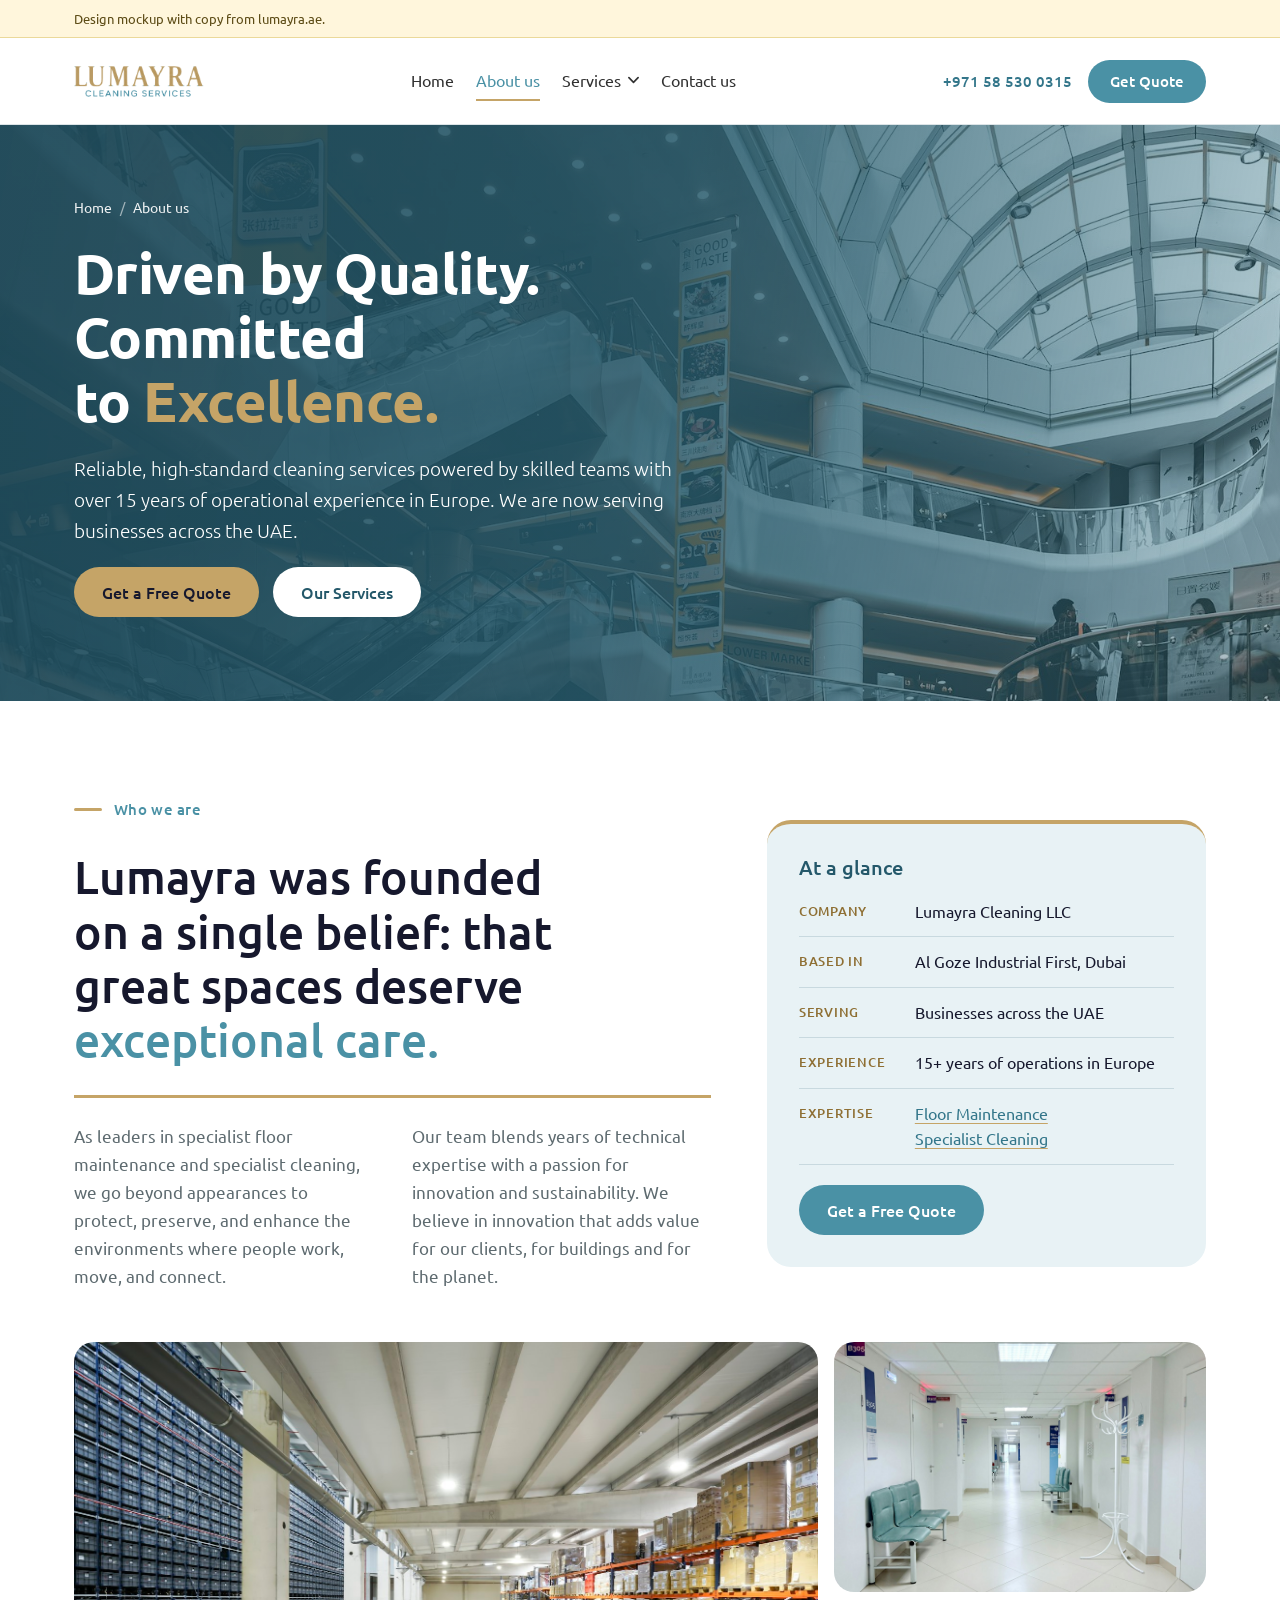
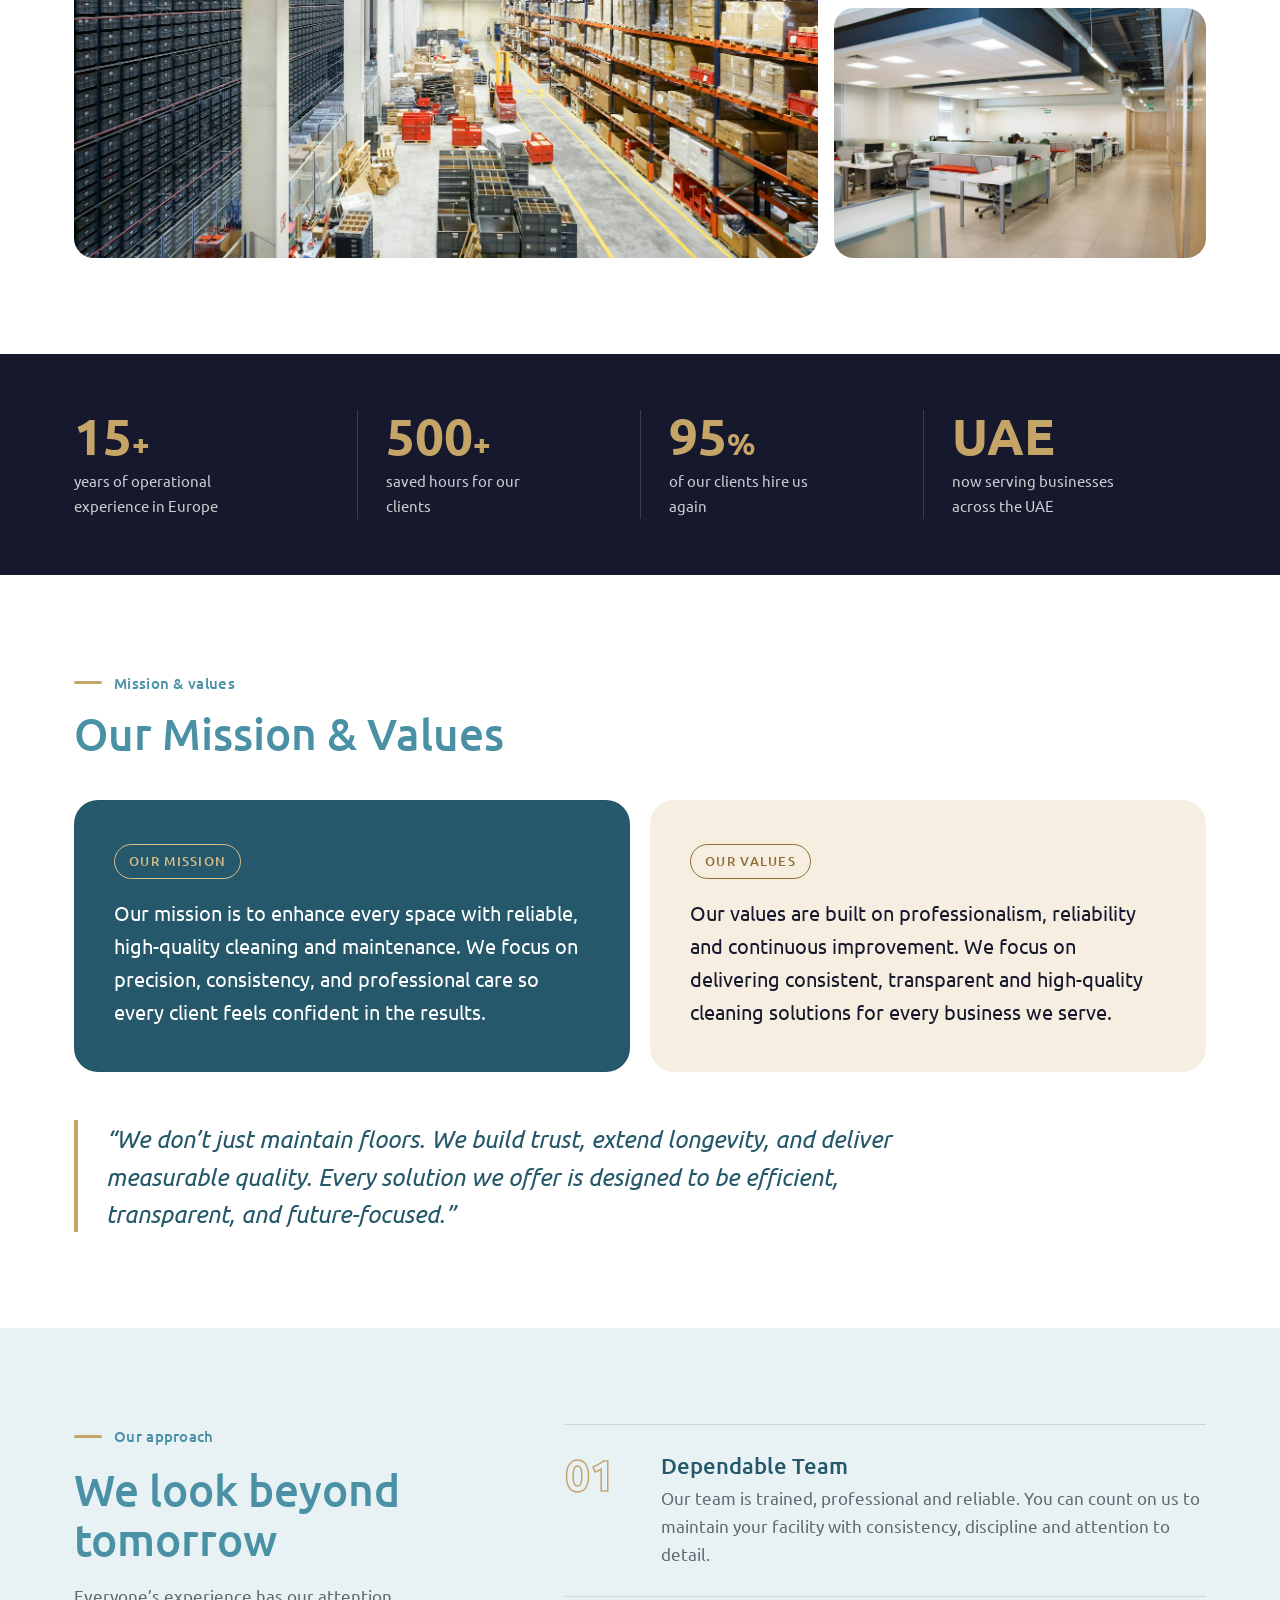
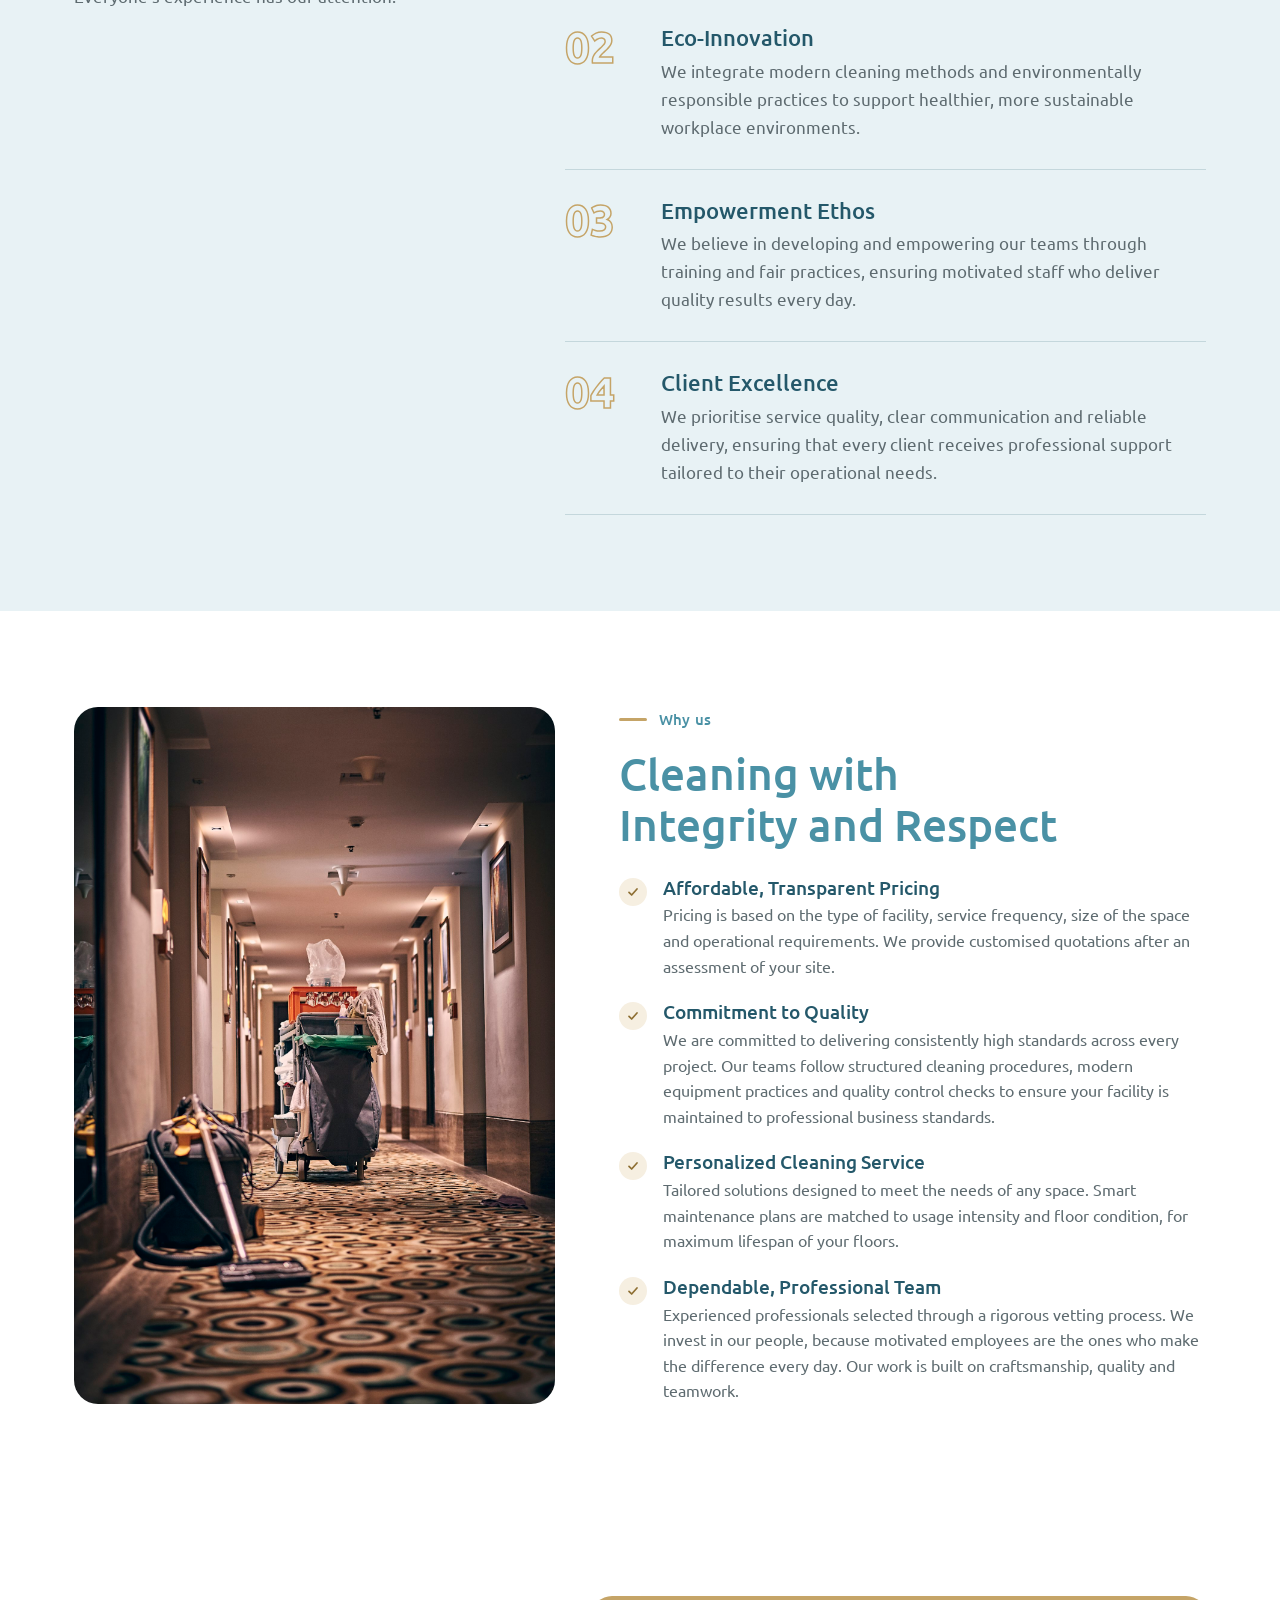
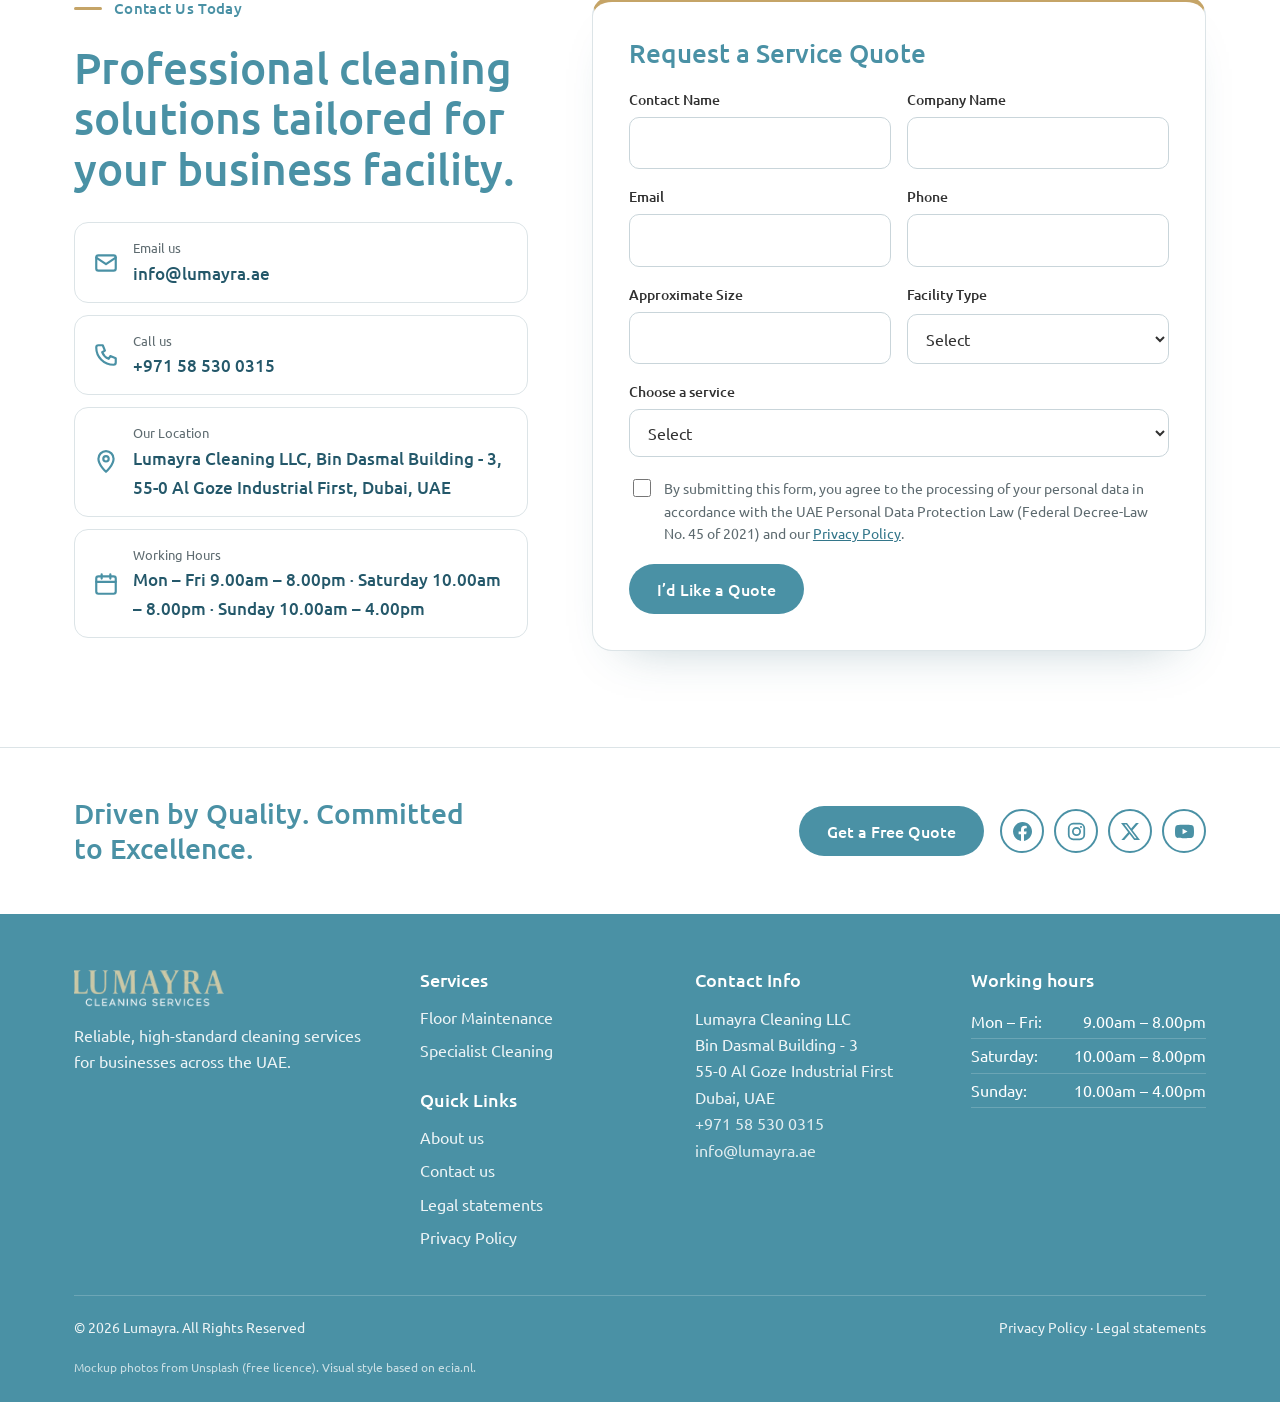
==== commit 1ffd876a: "Focus on two services, update hero tags, reference UAE PDPL - Remove Regular & Hygiene Cleaning serv" ====
--- a/mockup/about.html
+++ b/mockup/about.html
@@ -39,10 +39,6 @@
               <b>Specialist Cleaning</b>
               <span>Deep, post-construction, handover, façade and high-level work</span>
             </a>
-            <a class="dd-item" href="service-regular-hygiene-cleaning.html" style="--c: var(--navy)">
-              <b>Regular &amp; Hygiene Cleaning</b>
-              <span>Office, commercial facility, sanitary and IT-safe cleaning</span>
-            </a>
             <a class="dd-all" href="services.html">View all services →</a>
           </div>
         </div>
@@ -76,7 +72,7 @@
             <span class="kicker">Who we are</span>
             <h2 class="ab-lede" id="story-h">Lumayra was founded on a single belief: that great spaces deserve <em>exceptional care.</em></h2>
             <div class="ab-story-cols">
-              <p>As leaders in floor maintenance and professional cleaning, we go beyond appearances to protect, preserve,
+              <p>As leaders in specialist floor maintenance and specialist cleaning, we go beyond appearances to protect, preserve,
                 and enhance the environments where people work, move, and connect.</p>
               <p>Our team blends years of technical expertise with a passion for innovation and sustainability. We believe in
                 innovation that adds value for our clients, for buildings and for the planet.</p>
@@ -89,7 +85,7 @@
               <div><dt>Based in</dt><dd>Al Goze Industrial First, Dubai</dd></div>
               <div><dt>Serving</dt><dd>Businesses across the UAE</dd></div>
               <div><dt>Experience</dt><dd>15+ years of operations in Europe</dd></div>
-              <div><dt>Expertise</dt><dd><a href="service-floor-maintenance.html">Floor Maintenance</a><br><a href="service-specialist-cleaning.html">Specialist Cleaning</a><br><a href="service-regular-hygiene-cleaning.html">Regular &amp; Hygiene Cleaning</a></dd></div>
+              <div><dt>Expertise</dt><dd><a href="service-floor-maintenance.html">Floor Maintenance</a><br><a href="service-specialist-cleaning.html">Specialist Cleaning</a></dd></div>
             </dl>
             <a class="btn btn-teal" href="#get-quote">Get a Free Quote</a>
           </aside>
@@ -251,7 +247,6 @@
             <div class="field full"><label for="f-service">Choose a service</label>
               <select id="f-service" name="service">
                 <option value="">Select</option>
-                <option>Regular &amp; Hygiene</option>
                 <option>Specialist Cleaning</option>
                 <option>Floor Maintenance</option>
               </select>
@@ -259,7 +254,7 @@
           </div>
           <label class="consent" for="f-consent"><input id="f-consent" name="consent" type="checkbox" required>
             <span>By submitting this form, you agree to the processing of your personal data in accordance with the
-              General Data Protection Regulation and our <a href="privacy-policy.html">Privacy
+              UAE Personal Data Protection Law (Federal Decree-Law No. 45 of 2021) and our <a href="privacy-policy.html">Privacy
                 Policy</a>.</span></label>
           <div class="form-foot">
             <button class="btn btn-teal" type="submit">I’d Like a Quote</button>
@@ -297,7 +292,6 @@
           <h3>Services</h3>
           <ul>
             <li><a href="service-floor-maintenance.html">Floor Maintenance</a></li>
-            <li><a href="service-regular-hygiene-cleaning.html">Regular &amp; Hygiene Cleaning</a></li>
             <li><a href="service-specialist-cleaning.html">Specialist Cleaning</a></li>
           </ul>
           <h3 style="margin-top:26px;">Quick Links</h3>
--- a/mockup/assets/site.css
+++ b/mockup/assets/site.css
@@ -590,10 +590,10 @@
   color: var(--teal);
 }
 
-/* Three service cards */
+/* Two service cards: Floor Maintenance and Specialist Cleaning */
 .pillars {
   display: grid;
-  grid-template-columns: repeat(3, minmax(0, 1fr));
+  grid-template-columns: repeat(2, minmax(0, 1fr));
   gap: 28px;
   margin-top: 56px;
 }
